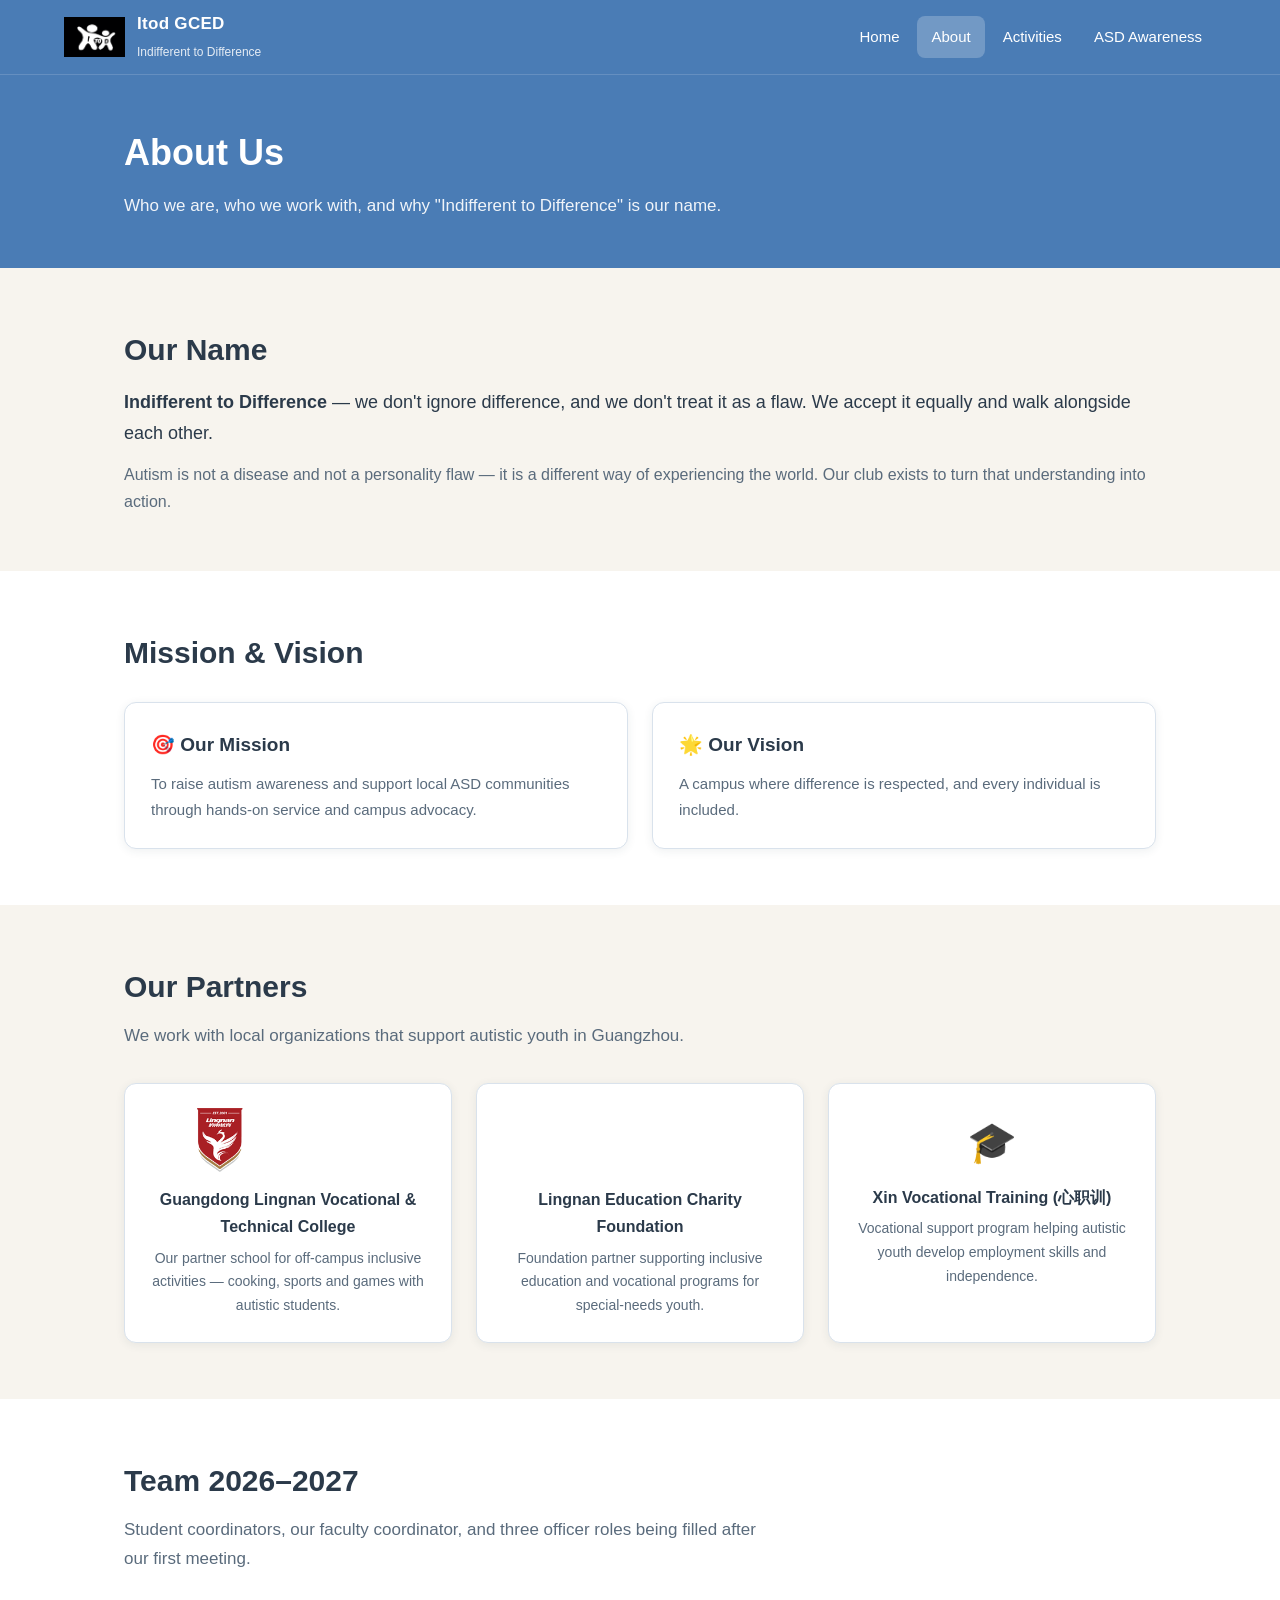
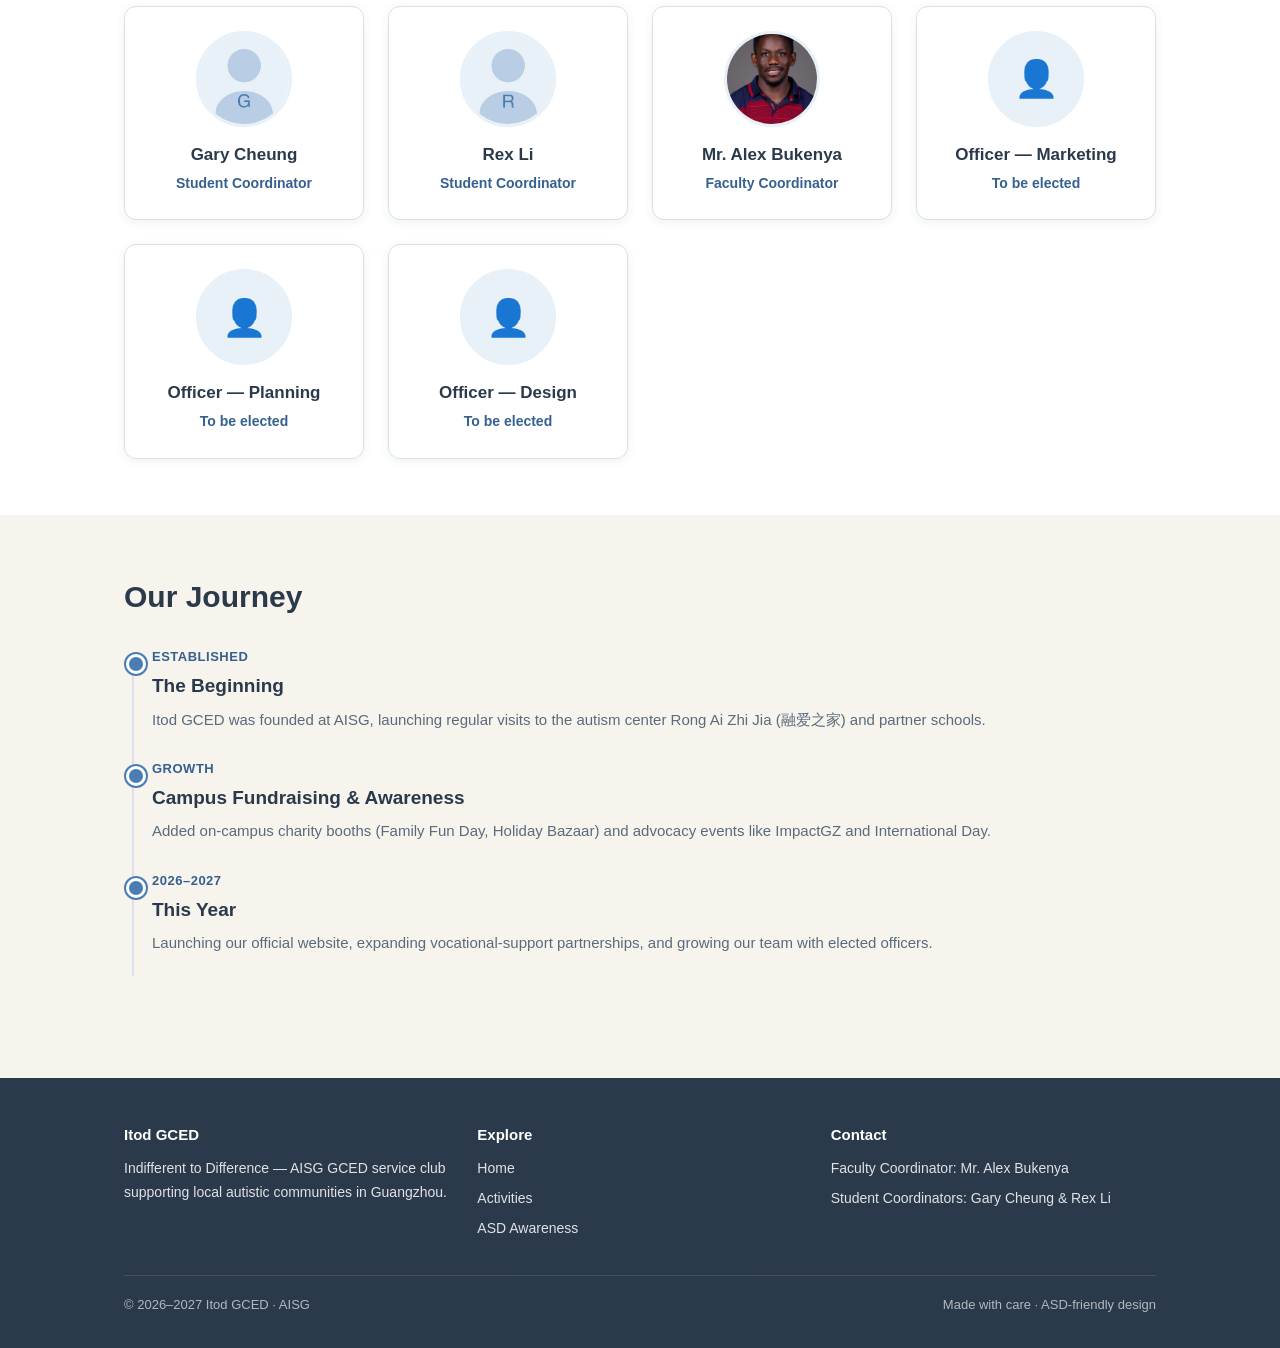
==== about.html @ c2559f8f "Itod GCED website v1.0" ====
<!DOCTYPE html>
<html lang="en">
<head>
  <meta charset="UTF-8">
  <meta name="viewport" content="width=device-width, initial-scale=1.0">
  <title>About Us | Itod GCED — Indifferent to Difference</title>
  <meta name="description" content="Who we are: the mission, partners and team behind Itod GCED, an AISG service club supporting autistic communities in Guangzhou.">
  <link rel="icon" type="image/png" href="img/logo_blue.png">
  <link rel="stylesheet" href="css/style.css">
</head>
<body>

  <header class="site-header">
    <div class="header-inner">
      <a class="brand" href="index.html">
        <img class="brand-logo" src="img/logo_white.png" alt="Itod GCED logo">
        <span>
          <span class="brand-name">Itod GCED</span><br>
          <span class="brand-sub">Indifferent to Difference</span>
        </span>
      </a>
      <button class="nav-toggle" aria-label="Toggle menu" aria-expanded="false">☰</button>
      <nav class="main-nav" aria-label="Main navigation">
        <ul>
          <li><a href="index.html">Home</a></li>
          <li><a href="about.html">About</a></li>
          <li><a href="activities.html">Activities</a></li>
          <li><a href="awareness.html">ASD Awareness</a></li>
        </ul>
      </nav>
    </div>
  </header>

  <main>
    <section class="page-hero">
      <div class="container">
        <h1>About Us</h1>
        <p>Who we are, who we work with, and why "Indifferent to Difference" is our name.</p>
      </div>
    </section>

    <section class="section">
      <div class="container">
        <h2>Our Name</h2>
        <p class="mt-1" style="font-size:18px;"><strong>Indifferent to Difference</strong> — we don't ignore difference, and we don't treat it as a flaw. We accept it equally and walk alongside each other.</p>
        <p class="mt-1" style="color:var(--ink-soft);">Autism is not a disease and not a personality flaw — it is a different way of experiencing the world. Our club exists to turn that understanding into action.</p>
      </div>
    </section>

    <section class="section section-alt">
      <div class="container">
        <h2>Mission &amp; Vision</h2>
        <div class="card-grid mt-2">
          <div class="card">
            <h3>🎯 Our Mission</h3>
            <p>To raise autism awareness and support local ASD communities through hands-on service and campus advocacy.</p>
          </div>
          <div class="card">
            <h3>🌟 Our Vision</h3>
            <p>A campus where difference is respected, and every individual is included.</p>
          </div>
        </div>
      </div>
    </section>

    <section class="section">
      <div class="container">
        <h2>Our Partners</h2>
        <p class="section-intro">We work with local organizations that support autistic youth in Guangzhou.</p>
        <div class="partner-grid">
          <div class="partner">
            <img src="img/lingnan_logo.png" alt="Guangdong Lingnan Vocational and Technical College logo">
            <div class="partner-name">Guangdong Lingnan Vocational &amp; Technical College</div>
            <div class="partner-desc">Our partner school for off-campus inclusive activities — cooking, sports and games with autistic students.</div>
          </div>
          <div class="partner">
            <img src="img/lingnan_foundation_logo.png" alt="Guangdong Lingnan Education Charity Foundation logo">
            <div class="partner-name">Lingnan Education Charity Foundation</div>
            <div class="partner-desc">Foundation partner supporting inclusive education and vocational programs for special-needs youth.</div>
          </div>
          <div class="partner">
            <div style="font-size:40px;margin-bottom:8px;">🎓</div>
            <div class="partner-name">Xin Vocational Training (心职训)</div>
            <div class="partner-desc">Vocational support program helping autistic youth develop employment skills and independence.</div>
          </div>
        </div>
      </div>
    </section>

    <section class="section section-alt">
      <div class="container">
        <h2>Team 2026–2027</h2>
        <p class="section-intro">Student coordinators, our faculty coordinator, and three officer roles being filled after our first meeting.</p>
        <div class="team-grid">
          <div class="team-card">
            <img class="team-avatar" src="img/placeholder_gary.jpg" alt="Gary Cheung">
            <div class="team-name">Gary Cheung</div>
            <div class="team-role">Student Coordinator</div>
          </div>
          <div class="team-card">
            <img class="team-avatar" src="img/placeholder_rex.jpg" alt="Rex Li">
            <div class="team-name">Rex Li</div>
            <div class="team-role">Student Coordinator</div>
          </div>
          <div class="team-card">
            <img class="team-avatar" src="img/alex_bukenya.jpg" alt="Mr. Alex Bukenya">
            <div class="team-name">Mr. Alex Bukenya</div>
            <div class="team-role">Faculty Coordinator</div>
          </div>
          <div class="team-card">
            <div class="team-avatar" style="display:flex;align-items:center;justify-content:center;font-size:36px;color:var(--blue);">👤</div>
            <div class="team-name">Officer — Marketing</div>
            <div class="team-role">To be elected</div>
          </div>
          <div class="team-card">
            <div class="team-avatar" style="display:flex;align-items:center;justify-content:center;font-size:36px;color:var(--blue);">👤</div>
            <div class="team-name">Officer — Planning</div>
            <div class="team-role">To be elected</div>
          </div>
          <div class="team-card">
            <div class="team-avatar" style="display:flex;align-items:center;justify-content:center;font-size:36px;color:var(--blue);">👤</div>
            <div class="team-name">Officer — Design</div>
            <div class="team-role">To be elected</div>
          </div>
        </div>
      </div>
    </section>

    <section class="section">
      <div class="container">
        <h2>Our Journey</h2>
        <ol class="timeline mt-2">
          <li>
            <div class="event-date">Established</div>
            <div class="event-name">The Beginning</div>
            <div class="event-desc">Itod GCED was founded at AISG, launching regular visits to the autism center Rong Ai Zhi Jia (融爱之家) and partner schools.</div>
          </li>
          <li>
            <div class="event-date">Growth</div>
            <div class="event-name">Campus Fundraising &amp; Awareness</div>
            <div class="event-desc">Added on-campus charity booths (Family Fun Day, Holiday Bazaar) and advocacy events like ImpactGZ and International Day.</div>
          </li>
          <li>
            <div class="event-date">2026–2027</div>
            <div class="event-name">This Year</div>
            <div class="event-desc">Launching our official website, expanding vocational-support partnerships, and growing our team with elected officers.</div>
          </li>
        </ol>
      </div>
    </section>
  </main>

  <footer class="site-footer">
    <div class="container">
      <div class="footer-grid">
        <div>
          <h4>Itod GCED</h4>
          <p style="font-size:14px;">Indifferent to Difference — AISG GCED service club supporting local autistic communities in Guangzhou.</p>
        </div>
        <div>
          <h4>Explore</h4>
          <ul>
            <li><a href="index.html">Home</a></li>
            <li><a href="activities.html">Activities</a></li>
            <li><a href="awareness.html">ASD Awareness</a></li>
          </ul>
        </div>
        <div>
          <h4>Contact</h4>
          <ul>
            <li>Faculty Coordinator: Mr. Alex Bukenya</li>
            <li>Student Coordinators: Gary Cheung &amp; Rex Li</li>
          </ul>
        </div>
      </div>
      <div class="footer-bottom">
        <span>© 2026–2027 Itod GCED · AISG</span>
        <span>Made with care · ASD-friendly design</span>
      </div>
    </div>
  </footer>

  <script src="js/main.js"></script>
</body>
</html>
---- css/style.css ----
/* ============================================
   Itod GCED — Indifferent to Difference
   ASD-friendly design system
   - Low-saturation warm blue + off-white
   - No flashing animations, no autoplay
   - Sans-serif, generous line-height, ≥14px text
   - WCAG AA contrast
   ============================================ */

:root {
  --blue: #4A7CB5;          /* primary warm blue */
  --blue-dark: #35608F;     /* hover / dark accents */
  --blue-soft: #E8F0F8;     /* soft blue tint */
  --cream: #F7F4EE;         /* off-white background */
  --ink: #2B3A4A;           /* main text */
  --ink-soft: #5A6B7C;      /* secondary text */
  --white: #FFFFFF;
  --gold: #E8C87E;          /* accent (sparingly) */
  --line: #D9E2EC;          /* borders */
  --radius: 12px;
  --shadow: 0 2px 10px rgba(43, 58, 74, 0.08);
  --font: "Inter", -apple-system, BlinkMacSystemFont, "Segoe UI",
          "Helvetica Neue", "PingFang SC", "Microsoft YaHei", sans-serif;
}

* { margin: 0; padding: 0; box-sizing: border-box; }

html { scroll-behavior: smooth; }

body {
  font-family: var(--font);
  font-size: 16px;
  line-height: 1.7;
  color: var(--ink);
  background: var(--cream);
  -webkit-font-smoothing: antialiased;
}

img { max-width: 100%; height: auto; display: block; }

a { color: var(--blue-dark); text-decoration: none; }
a:hover { text-decoration: underline; }

/* ---------- Layout ---------- */
.container { max-width: 1080px; margin: 0 auto; padding: 0 24px; }

/* ---------- Header ---------- */
.site-header {
  background: var(--blue);
  color: var(--white);
  position: sticky;
  top: 0;
  z-index: 100;
  box-shadow: 0 1px 0 rgba(255,255,255,0.15);
}

.header-inner {
  display: flex;
  align-items: center;
  justify-content: space-between;
  padding: 10px 24px;
  max-width: 1200px;
  margin: 0 auto;
  gap: 16px;
}

.brand {
  display: flex;
  align-items: center;
  gap: 12px;
  color: var(--white);
  text-decoration: none;
  min-width: 0;
}
.brand:hover { text-decoration: none; }

.brand-logo { height: 40px; width: auto; }
.brand-name { font-weight: 700; font-size: 17px; letter-spacing: 0.3px; line-height: 1.2; }
.brand-sub { font-size: 12px; opacity: 0.85; font-weight: 400; }

.main-nav ul {
  display: flex;
  list-style: none;
  gap: 4px;
}
.main-nav a {
  display: block;
  padding: 8px 14px;
  color: var(--white);
  border-radius: 8px;
  font-size: 15px;
  font-weight: 500;
  text-decoration: none;
  transition: background 0.2s;
}
.main-nav a:hover { background: rgba(255,255,255,0.15); text-decoration: none; }
.main-nav a.active { background: rgba(255,255,255,0.22); }

/* Mobile nav */
.nav-toggle {
  display: none;
  background: none;
  border: 2px solid rgba(255,255,255,0.6);
  color: var(--white);
  font-size: 20px;
  padding: 4px 12px;
  border-radius: 8px;
  cursor: pointer;
}

@media (max-width: 820px) {
  .nav-toggle { display: block; }
  .main-nav {
    display: none;
    position: absolute;
    top: 100%;
    left: 0;
    right: 0;
    background: var(--blue);
    padding: 8px 16px 16px;
    box-shadow: 0 8px 16px rgba(0,0,0,0.15);
  }
  .main-nav.open { display: block; }
  .main-nav ul { flex-direction: column; gap: 2px; }
  .main-nav a { padding: 12px 14px; font-size: 16px; }
}

/* ---------- Hero ---------- */
.hero {
  position: relative;
  color: var(--white);
  overflow: hidden;
  min-height: 420px;
  display: flex;
  align-items: center;
}
.hero-bg {
  position: absolute;
  inset: 0;
  background-size: cover;
  background-position: center;
  filter: brightness(0.55) saturate(0.9);
}
.hero-content {
  position: relative;
  z-index: 2;
  padding: 80px 0;
  max-width: 720px;
}
.hero h1 {
  font-size: 44px;
  line-height: 1.15;
  margin-bottom: 14px;
  font-weight: 800;
}
.hero p.lead {
  font-size: 19px;
  opacity: 0.95;
  margin-bottom: 26px;
  max-width: 560px;
}
.hero-actions { display: flex; gap: 14px; flex-wrap: wrap; }

.btn {
  display: inline-block;
  padding: 12px 24px;
  border-radius: 10px;
  font-size: 16px;
  font-weight: 600;
  border: none;
  cursor: pointer;
  text-decoration: none;
  transition: background 0.2s;
}
.btn:hover { text-decoration: none; }
.btn-light { background: var(--white); color: var(--blue-dark); }
.btn-light:hover { background: var(--blue-soft); }
.btn-outline { background: transparent; color: var(--white); border: 2px solid var(--white); }
.btn-outline:hover { background: rgba(255,255,255,0.15); }
.btn-blue { background: var(--blue); color: var(--white); }
.btn-blue:hover { background: var(--blue-dark); }

@media (max-width: 700px) {
  .hero h1 { font-size: 32px; }
  .hero-content { padding: 56px 0; }
  .hero { min-height: 360px; }
}

/* ---------- Sections ---------- */
.section { padding: 56px 0; }
.section-alt { background: var(--white); }
.section h2 {
  font-size: 30px;
  margin-bottom: 10px;
  font-weight: 700;
  color: var(--ink);
}
.section .section-intro {
  color: var(--ink-soft);
  max-width: 640px;
  margin-bottom: 32px;
  font-size: 17px;
}
.section-head { margin-bottom: 28px; }

/* ---------- Cards ---------- */
.card-grid {
  display: grid;
  grid-template-columns: repeat(auto-fit, minmax(260px, 1fr));
  gap: 24px;
}
.card {
  background: var(--white);
  border: 1px solid var(--line);
  border-radius: var(--radius);
  padding: 26px;
  box-shadow: var(--shadow);
}
.card h3 { font-size: 19px; margin-bottom: 10px; color: var(--ink); }
.card p { color: var(--ink-soft); font-size: 15px; }
.card-icon { font-size: 30px; margin-bottom: 12px; }

/* ---------- Timeline (events) ---------- */
.timeline { list-style: none; position: relative; padding-left: 28px; }
.timeline::before {
  content: "";
  position: absolute;
  left: 8px;
  top: 6px;
  bottom: 6px;
  width: 2px;
  background: var(--line);
}
.timeline li { position: relative; padding-bottom: 26px; }
.timeline li::before {
  content: "";
  position: absolute;
  left: -26px;
  top: 8px;
  width: 14px;
  height: 14px;
  border-radius: 50%;
  background: var(--blue);
  border: 3px solid var(--white);
  box-shadow: 0 0 0 2px var(--blue);
}
.timeline .event-date { font-size: 13px; font-weight: 700; color: var(--blue-dark); text-transform: uppercase; letter-spacing: 0.5px; }
.timeline .event-name { font-size: 19px; font-weight: 700; margin: 2px 0 4px; }
.timeline .event-meta { font-size: 14px; color: var(--ink-soft); margin-bottom: 4px; }
.timeline .event-desc { font-size: 15px; color: var(--ink-soft); }

/* ---------- Value pillars ---------- */
.pillar { text-align: center; }
.pillar .card-icon { font-size: 36px; }

/* ---------- Partners ---------- */
.partner-grid {
  display: grid;
  grid-template-columns: repeat(auto-fit, minmax(240px, 1fr));
  gap: 24px;
}
.partner {
  background: var(--white);
  border: 1px solid var(--line);
  border-radius: var(--radius);
  padding: 24px;
  text-align: center;
  box-shadow: var(--shadow);
}
.partner img {
  max-height: 64px;
  margin: 0 auto 14px;
  object-fit: contain;
}
.partner .partner-name { font-weight: 700; font-size: 16px; }
.partner .partner-desc { font-size: 14px; color: var(--ink-soft); margin-top: 6px; }

/* ---------- Team ---------- */
.team-grid {
  display: grid;
  grid-template-columns: repeat(auto-fit, minmax(200px, 1fr));
  gap: 24px;
}
.team-card {
  background: var(--white);
  border: 1px solid var(--line);
  border-radius: var(--radius);
  padding: 24px;
  text-align: center;
  box-shadow: var(--shadow);
}
.team-avatar {
  width: 96px;
  height: 96px;
  border-radius: 50%;
  margin: 0 auto 14px;
  object-fit: cover;
  background: var(--blue-soft);
  border: 3px solid var(--blue-soft);
}
.team-name { font-weight: 700; font-size: 17px; }
.team-role { font-size: 14px; color: var(--blue-dark); font-weight: 600; margin-top: 2px; }
.team-desc { font-size: 13px; color: var(--ink-soft); margin-top: 6px; }

/* ---------- Awareness ---------- */
.principle-list { list-style: none; display: grid; gap: 18px; }
.principle {
  display: flex;
  gap: 18px;
  background: var(--white);
  border: 1px solid var(--line);
  border-radius: var(--radius);
  padding: 22px 24px;
  box-shadow: var(--shadow);
}
.principle .p-icon { font-size: 30px; flex-shrink: 0; }
.principle h3 { font-size: 17px; margin-bottom: 4px; }
.principle p { font-size: 15px; color: var(--ink-soft); }

.myth-box {
  background: var(--blue-soft);
  border-left: 4px solid var(--blue);
  border-radius: 8px;
  padding: 18px 22px;
  margin-bottom: 16px;
}
.myth-box .myth { font-weight: 700; color: var(--blue-dark); }
.myth-box .fact { margin-top: 4px; }

.quote-block {
  background: var(--blue);
  color: var(--white);
  border-radius: var(--radius);
  padding: 36px;
  text-align: center;
  margin: 40px 0;
}
.quote-block p { font-size: 20px; font-style: italic; line-height: 1.6; }
.quote-block cite { display: block; margin-top: 12px; font-style: normal; opacity: 0.85; font-size: 14px; }

/* ---------- Photo gallery ---------- */
.gallery {
  display: grid;
  grid-template-columns: repeat(auto-fill, minmax(240px, 1fr));
  gap: 16px;
}
.gallery figure {
  background: var(--white);
  border: 1px solid var(--line);
  border-radius: var(--radius);
  overflow: hidden;
  box-shadow: var(--shadow);
}
.gallery img { aspect-ratio: 4/3; object-fit: cover; width: 100%; }
.gallery figcaption { padding: 10px 14px; font-size: 13px; color: var(--ink-soft); }

/* ---------- Footer ---------- */
.site-footer {
  background: var(--ink);
  color: rgba(255,255,255,0.85);
  padding: 44px 0 32px;
  margin-top: 40px;
}
.footer-grid {
  display: grid;
  grid-template-columns: repeat(auto-fit, minmax(220px, 1fr));
  gap: 28px;
  margin-bottom: 28px;
}
.site-footer h4 { color: var(--white); font-size: 15px; margin-bottom: 10px; }
.site-footer ul { list-style: none; }
.site-footer li { margin-bottom: 6px; font-size: 14px; }
.site-footer a { color: rgba(255,255,255,0.85); }
.site-footer a:hover { color: var(--white); }
.footer-bottom {
  border-top: 1px solid rgba(255,255,255,0.15);
  padding-top: 18px;
  font-size: 13px;
  opacity: 0.75;
  display: flex;
  justify-content: space-between;
  flex-wrap: wrap;
  gap: 8px;
}

/* ---------- Page hero (inner pages) ---------- */
.page-hero {
  background: var(--blue);
  color: var(--white);
  padding: 48px 0;
}
.page-hero h1 { font-size: 36px; margin-bottom: 8px; }
.page-hero p { opacity: 0.92; font-size: 17px; max-width: 640px; }

/* ---------- Utility ---------- */
.text-center { text-align: center; }
.mt-1 { margin-top: 12px; } .mt-2 { margin-top: 24px; } .mt-3 { margin-top: 40px; }
.mb-1 { margin-bottom: 12px; } .mb-2 { margin-bottom: 24px; } .mb-3 { margin-bottom: 40px; }
.hidden { display: none; }

/* Print-friendly */
@media print {
  .site-header, .site-footer, .hero-actions { display: none; }
  body { background: white; }
}
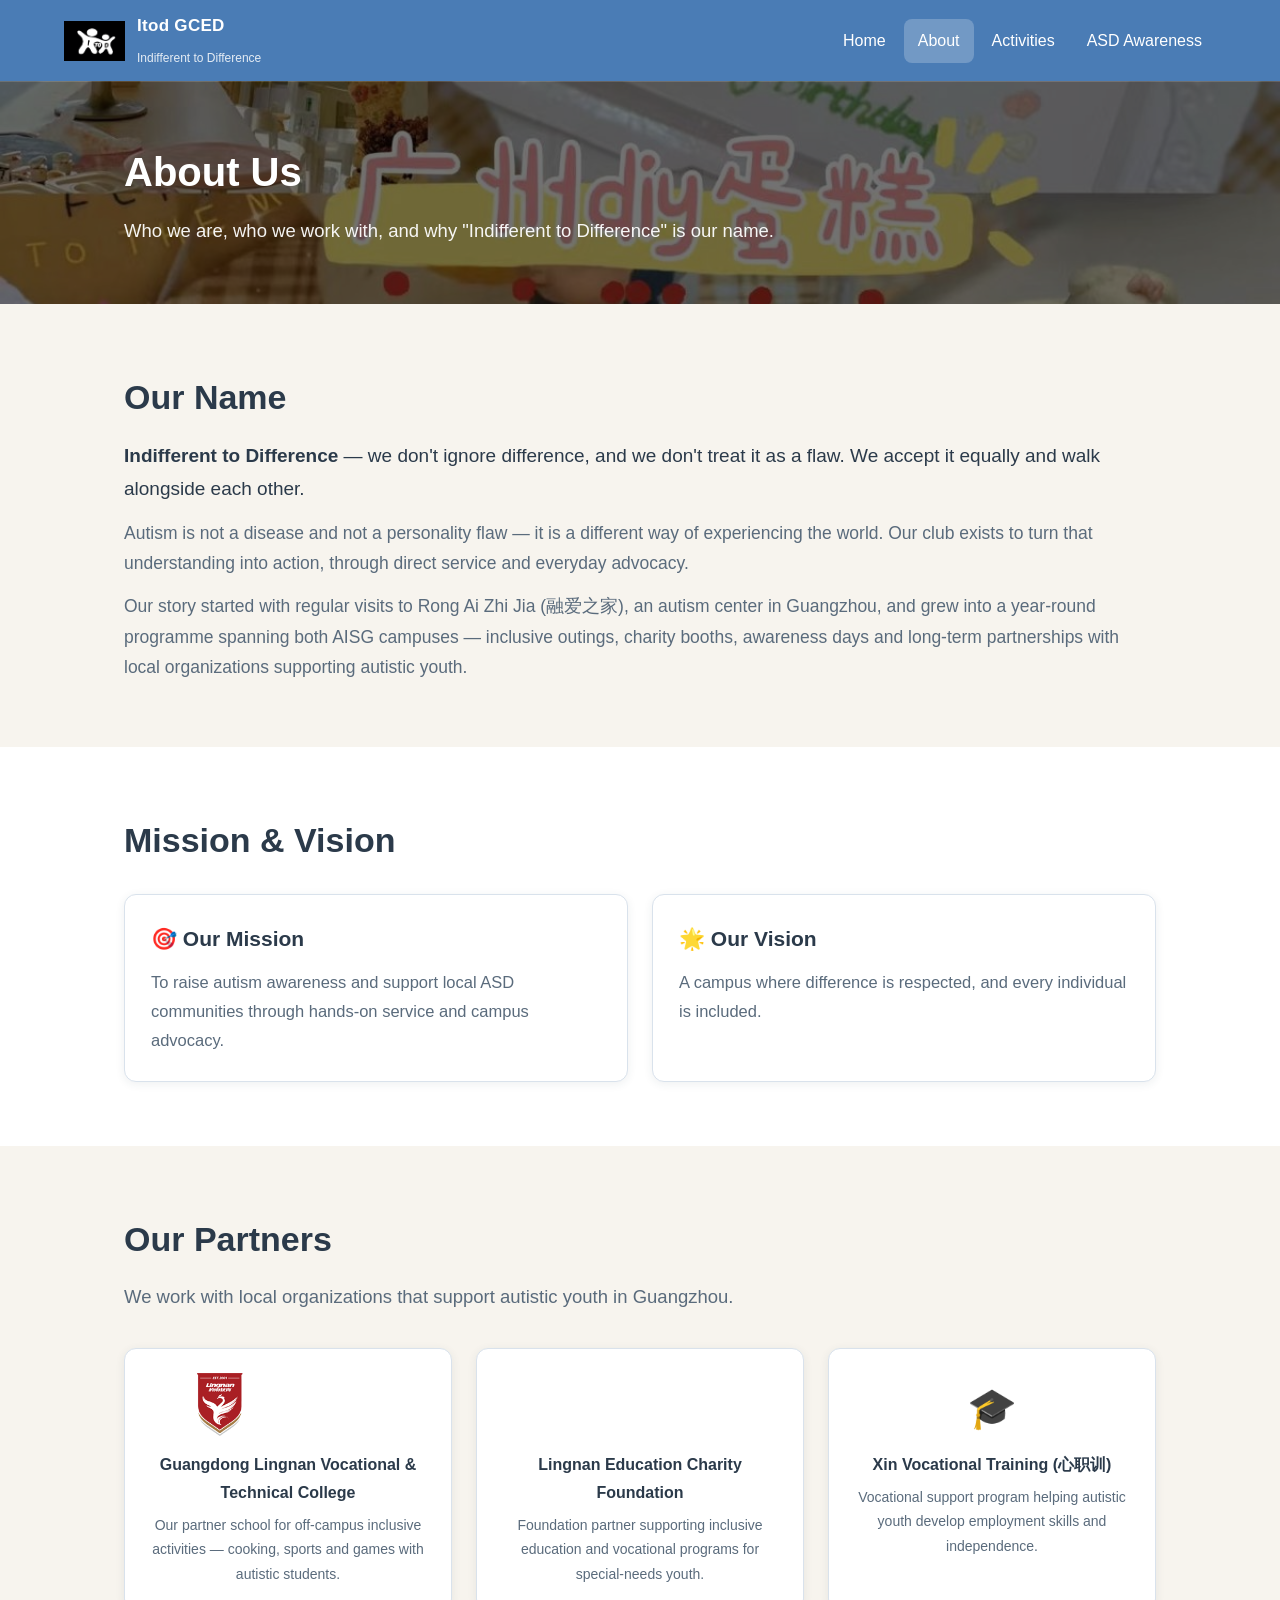
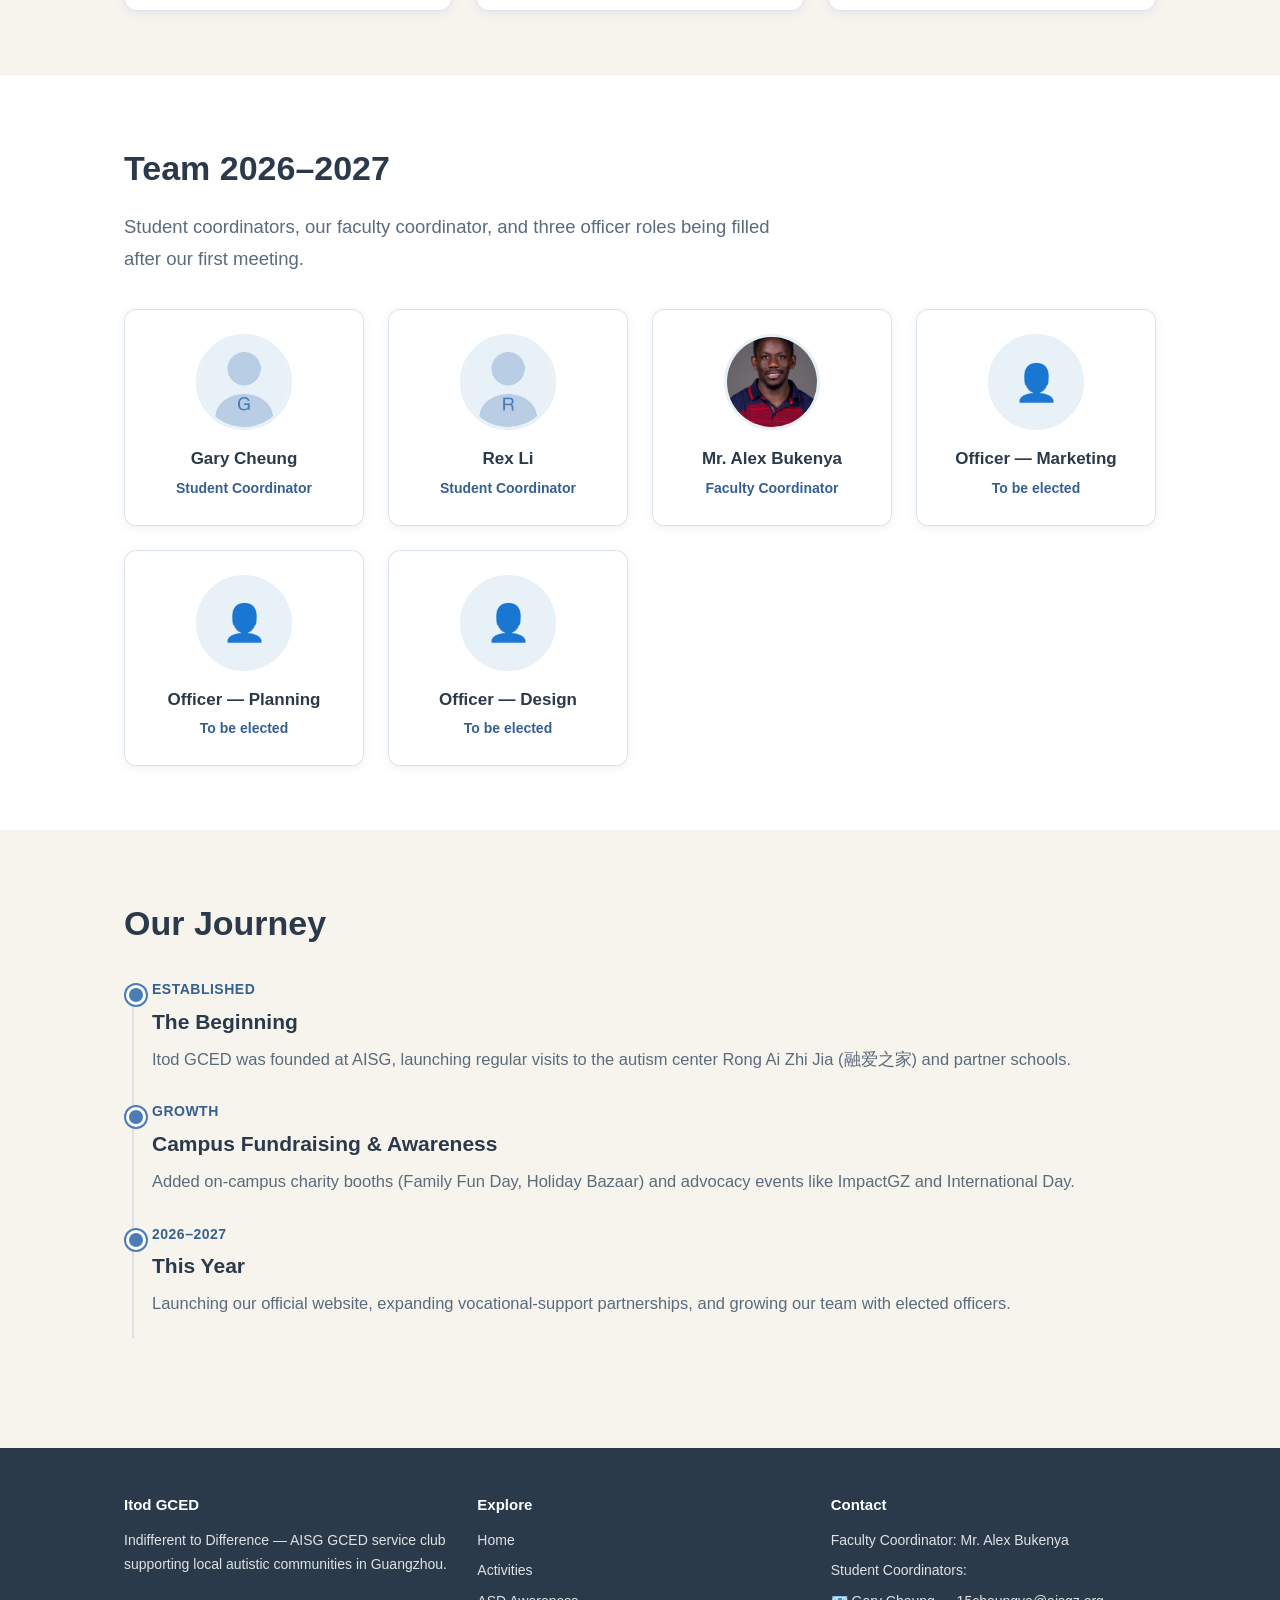
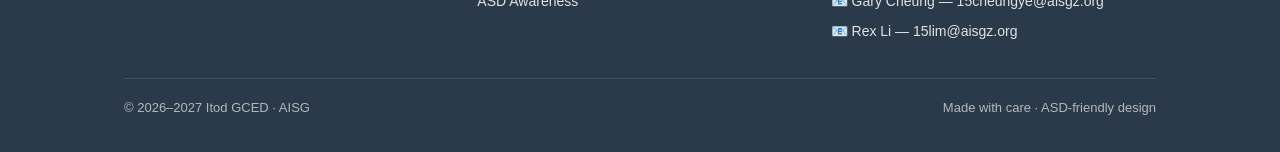
==== commit 3751eda2: "v1.1 redesign: photo backgrounds, longer homepage, campus highlights, 15-photo gallery, bigger fonts" ====
--- a/about.html
+++ b/about.html
@@ -33,6 +33,7 @@
 
   <main>
     <section class="page-hero">
+      <div class="photo-bg" style="background-image:url('img/image3.jpg');"></div>
       <div class="container">
         <h1>About Us</h1>
         <p>Who we are, who we work with, and why "Indifferent to Difference" is our name.</p>
@@ -42,8 +43,9 @@
     <section class="section">
       <div class="container">
         <h2>Our Name</h2>
-        <p class="mt-1" style="font-size:18px;"><strong>Indifferent to Difference</strong> — we don't ignore difference, and we don't treat it as a flaw. We accept it equally and walk alongside each other.</p>
-        <p class="mt-1" style="color:var(--ink-soft);">Autism is not a disease and not a personality flaw — it is a different way of experiencing the world. Our club exists to turn that understanding into action.</p>
+        <p class="mt-1" style="font-size:19px;"><strong>Indifferent to Difference</strong> — we don't ignore difference, and we don't treat it as a flaw. We accept it equally and walk alongside each other.</p>
+        <p class="mt-1" style="color:var(--ink-soft);">Autism is not a disease and not a personality flaw — it is a different way of experiencing the world. Our club exists to turn that understanding into action, through direct service and everyday advocacy.</p>
+        <p class="mt-1" style="color:var(--ink-soft);">Our story started with regular visits to Rong Ai Zhi Jia (融爱之家), an autism center in Guangzhou, and grew into a year-round programme spanning both AISG campuses — inclusive outings, charity booths, awareness days and long-term partnerships with local organizations supporting autistic youth.</p>
       </div>
     </section>
 
@@ -167,9 +169,11 @@
         </div>
         <div>
           <h4>Contact</h4>
-          <ul>
+          <ul class="contact-list">
             <li>Faculty Coordinator: Mr. Alex Bukenya</li>
-            <li>Student Coordinators: Gary Cheung &amp; Rex Li</li>
+            <li>Student Coordinators:</li>
+            <li>📧 <a href="mailto:15cheungye@aisgz.org">Gary Cheung — 15cheungye@aisgz.org</a></li>
+            <li>📧 <a href="mailto:15lim@aisgz.org">Rex Li — 15lim@aisgz.org</a></li>
           </ul>
         </div>
       </div>
--- a/css/style.css
+++ b/css/style.css
@@ -29,8 +29,8 @@
 
 body {
   font-family: var(--font);
-  font-size: 16px;
-  line-height: 1.7;
+  font-size: 17.5px;
+  line-height: 1.75;
   color: var(--ink);
   background: var(--cream);
   -webkit-font-smoothing: antialiased;
@@ -88,7 +88,7 @@
   padding: 8px 14px;
   color: var(--white);
   border-radius: 8px;
-  font-size: 15px;
+  font-size: 16px;
   font-weight: 500;
   text-decoration: none;
   transition: background 0.2s;
@@ -130,7 +130,7 @@
   position: relative;
   color: var(--white);
   overflow: hidden;
-  min-height: 420px;
+  min-height: 460px;
   display: flex;
   align-items: center;
 }
@@ -139,7 +139,13 @@
   inset: 0;
   background-size: cover;
   background-position: center;
-  filter: brightness(0.55) saturate(0.9);
+  filter: brightness(0.5) saturate(0.9);
+}
+.hero-bg::after {
+  content: "";
+  position: absolute;
+  inset: 0;
+  background: linear-gradient(180deg, rgba(43,58,74,0.25) 0%, rgba(43,58,74,0.55) 100%);
 }
 .hero-content {
   position: relative;
@@ -148,24 +154,24 @@
   max-width: 720px;
 }
 .hero h1 {
-  font-size: 44px;
-  line-height: 1.15;
-  margin-bottom: 14px;
+  font-size: 52px;
+  line-height: 1.12;
+  margin-bottom: 16px;
   font-weight: 800;
 }
 .hero p.lead {
-  font-size: 19px;
-  opacity: 0.95;
-  margin-bottom: 26px;
-  max-width: 560px;
+  font-size: 21px;
+  opacity: 0.96;
+  margin-bottom: 28px;
+  max-width: 580px;
 }
 .hero-actions { display: flex; gap: 14px; flex-wrap: wrap; }
 
 .btn {
   display: inline-block;
-  padding: 12px 24px;
+  padding: 13px 26px;
   border-radius: 10px;
-  font-size: 16px;
+  font-size: 17px;
   font-weight: 600;
   border: none;
   cursor: pointer;
@@ -181,27 +187,27 @@
 .btn-blue:hover { background: var(--blue-dark); }
 
 @media (max-width: 700px) {
-  .hero h1 { font-size: 32px; }
+  .hero h1 { font-size: 36px; }
   .hero-content { padding: 56px 0; }
-  .hero { min-height: 360px; }
+  .hero { min-height: 400px; }
 }
 
 /* ---------- Sections ---------- */
-.section { padding: 56px 0; }
+.section { padding: 64px 0; }
 .section-alt { background: var(--white); }
 .section h2 {
-  font-size: 30px;
-  margin-bottom: 10px;
+  font-size: 34px;
+  margin-bottom: 12px;
   font-weight: 700;
   color: var(--ink);
 }
 .section .section-intro {
   color: var(--ink-soft);
-  max-width: 640px;
-  margin-bottom: 32px;
-  font-size: 17px;
-}
-.section-head { margin-bottom: 28px; }
+  max-width: 660px;
+  margin-bottom: 34px;
+  font-size: 18.5px;
+}
+.section-head { margin-bottom: 30px; }
 
 /* ---------- Cards ---------- */
 .card-grid {
@@ -216,9 +222,9 @@
   padding: 26px;
   box-shadow: var(--shadow);
 }
-.card h3 { font-size: 19px; margin-bottom: 10px; color: var(--ink); }
-.card p { color: var(--ink-soft); font-size: 15px; }
-.card-icon { font-size: 30px; margin-bottom: 12px; }
+.card h3 { font-size: 21px; margin-bottom: 10px; color: var(--ink); }
+.card p { color: var(--ink-soft); font-size: 16.5px; }
+.card-icon { font-size: 32px; margin-bottom: 12px; }
 
 /* ---------- Timeline (events) ---------- */
 .timeline { list-style: none; position: relative; padding-left: 28px; }
@@ -244,10 +250,10 @@
   border: 3px solid var(--white);
   box-shadow: 0 0 0 2px var(--blue);
 }
-.timeline .event-date { font-size: 13px; font-weight: 700; color: var(--blue-dark); text-transform: uppercase; letter-spacing: 0.5px; }
-.timeline .event-name { font-size: 19px; font-weight: 700; margin: 2px 0 4px; }
-.timeline .event-meta { font-size: 14px; color: var(--ink-soft); margin-bottom: 4px; }
-.timeline .event-desc { font-size: 15px; color: var(--ink-soft); }
+.timeline .event-date { font-size: 14px; font-weight: 700; color: var(--blue-dark); text-transform: uppercase; letter-spacing: 0.5px; }
+.timeline .event-name { font-size: 21px; font-weight: 700; margin: 2px 0 4px; }
+.timeline .event-meta { font-size: 15.5px; color: var(--ink-soft); margin-bottom: 4px; }
+.timeline .event-desc { font-size: 16.5px; color: var(--ink-soft); }
 
 /* ---------- Value pillars ---------- */
 .pillar { text-align: center; }
@@ -335,13 +341,13 @@
   text-align: center;
   margin: 40px 0;
 }
-.quote-block p { font-size: 20px; font-style: italic; line-height: 1.6; }
-.quote-block cite { display: block; margin-top: 12px; font-style: normal; opacity: 0.85; font-size: 14px; }
+.quote-block p { font-size: 22px; font-style: italic; line-height: 1.6; }
+.quote-block cite { display: block; margin-top: 12px; font-style: normal; opacity: 0.85; font-size: 15px; }
 
 /* ---------- Photo gallery ---------- */
 .gallery {
   display: grid;
-  grid-template-columns: repeat(auto-fill, minmax(240px, 1fr));
+  grid-template-columns: repeat(auto-fill, minmax(250px, 1fr));
   gap: 16px;
 }
 .gallery figure {
@@ -352,7 +358,133 @@
   box-shadow: var(--shadow);
 }
 .gallery img { aspect-ratio: 4/3; object-fit: cover; width: 100%; }
-.gallery figcaption { padding: 10px 14px; font-size: 13px; color: var(--ink-soft); }
+.gallery figcaption { padding: 10px 14px; font-size: 14px; color: var(--ink-soft); }
+
+/* ---------- Photo background sections ---------- */
+.photo-section {
+  position: relative;
+  color: var(--white);
+  overflow: hidden;
+}
+.photo-section > .photo-bg {
+  position: absolute;
+  inset: 0;
+  background-size: cover;
+  background-position: center;
+  filter: brightness(0.42) saturate(0.85);
+  z-index: 0;
+}
+.photo-section > .container { position: relative; z-index: 1; }
+.photo-section h2 { color: var(--white); }
+.photo-section p, .photo-section li { color: rgba(255,255,255,0.92); }
+.photo-section .section-intro { color: rgba(255,255,255,0.85); }
+
+/* ---------- Stats strip ---------- */
+.stats-grid {
+  display: grid;
+  grid-template-columns: repeat(auto-fit, minmax(180px, 1fr));
+  gap: 20px;
+  text-align: center;
+}
+.stat { padding: 8px; }
+.stat .stat-num {
+  font-size: 40px;
+  font-weight: 800;
+  color: var(--blue-dark);
+  line-height: 1.1;
+}
+.stat .stat-label { font-size: 15.5px; color: var(--ink-soft); margin-top: 4px; }
+
+/* ---------- Campus highlights ---------- */
+.campus-grid {
+  display: grid;
+  grid-template-columns: repeat(auto-fit, minmax(300px, 1fr));
+  gap: 24px;
+}
+.campus-card {
+  background: var(--white);
+  border: 1px solid var(--line);
+  border-radius: var(--radius);
+  overflow: hidden;
+  box-shadow: var(--shadow);
+}
+.campus-card .campus-photo {
+  aspect-ratio: 16/10;
+  object-fit: cover;
+  width: 100%;
+}
+.campus-card .campus-placeholder {
+  aspect-ratio: 16/10;
+  display: flex;
+  flex-direction: column;
+  align-items: center;
+  justify-content: center;
+  gap: 8px;
+  background: linear-gradient(135deg, var(--blue-soft), #DCE9F5);
+  color: var(--blue-dark);
+  font-size: 30px;
+}
+.campus-card .campus-placeholder small { font-size: 14px; color: var(--ink-soft); }
+.campus-card .campus-body { padding: 18px 22px 22px; }
+.campus-card .campus-name { font-size: 19px; font-weight: 700; }
+.campus-card .campus-tag {
+  display: inline-block;
+  font-size: 12.5px;
+  font-weight: 700;
+  color: var(--blue-dark);
+  background: var(--blue-soft);
+  border-radius: 20px;
+  padding: 3px 12px;
+  margin-bottom: 8px;
+  letter-spacing: 0.4px;
+  text-transform: uppercase;
+}
+.campus-card .campus-desc { font-size: 15.5px; color: var(--ink-soft); margin-top: 6px; }
+
+/* ---------- Past event cards ---------- */
+.past-grid {
+  display: grid;
+  grid-template-columns: repeat(auto-fit, minmax(260px, 1fr));
+  gap: 24px;
+}
+.past-card {
+  background: var(--white);
+  border: 1px solid var(--line);
+  border-radius: var(--radius);
+  overflow: hidden;
+  box-shadow: var(--shadow);
+}
+.past-card img { aspect-ratio: 16/10; object-fit: cover; width: 100%; }
+.past-card .past-body { padding: 16px 20px 20px; }
+.past-card .past-year { font-size: 12.5px; font-weight: 700; color: var(--blue-dark); text-transform: uppercase; letter-spacing: 0.5px; }
+.past-card .past-name { font-size: 18.5px; font-weight: 700; margin: 2px 0 6px; }
+.past-card .past-desc { font-size: 15px; color: var(--ink-soft); }
+
+/* ---------- How we serve ---------- */
+.how-grid {
+  display: grid;
+  grid-template-columns: repeat(auto-fit, minmax(240px, 1fr));
+  gap: 20px;
+}
+.how-item {
+  display: flex;
+  gap: 16px;
+  align-items: flex-start;
+  background: var(--white);
+  border: 1px solid var(--line);
+  border-radius: var(--radius);
+  padding: 22px 24px;
+  box-shadow: var(--shadow);
+}
+.how-item .how-icon { font-size: 28px; flex-shrink: 0; }
+.how-item h3 { font-size: 18px; margin-bottom: 4px; }
+.how-item p { font-size: 15.5px; color: var(--ink-soft); }
+
+/* ---------- Contact emails ---------- */
+.contact-list { list-style: none; }
+.contact-list li { margin-bottom: 8px; font-size: 15px; }
+.contact-list a { color: rgba(255,255,255,0.9); }
+.contact-list a:hover { color: var(--white); }
 
 /* ---------- Footer ---------- */
 .site-footer {
@@ -385,12 +517,22 @@
 
 /* ---------- Page hero (inner pages) ---------- */
 .page-hero {
-  background: var(--blue);
-  color: var(--white);
-  padding: 48px 0;
-}
-.page-hero h1 { font-size: 36px; margin-bottom: 8px; }
-.page-hero p { opacity: 0.92; font-size: 17px; max-width: 640px; }
+  position: relative;
+  color: var(--white);
+  padding: 56px 0;
+  overflow: hidden;
+}
+.page-hero > .photo-bg {
+  position: absolute;
+  inset: 0;
+  background-size: cover;
+  background-position: center;
+  filter: brightness(0.45) saturate(0.85);
+  z-index: 0;
+}
+.page-hero .container { position: relative; z-index: 1; }
+.page-hero h1 { font-size: 40px; margin-bottom: 8px; }
+.page-hero p { opacity: 0.94; font-size: 18.5px; max-width: 660px; }
 
 /* ---------- Utility ---------- */
 .text-center { text-align: center; }
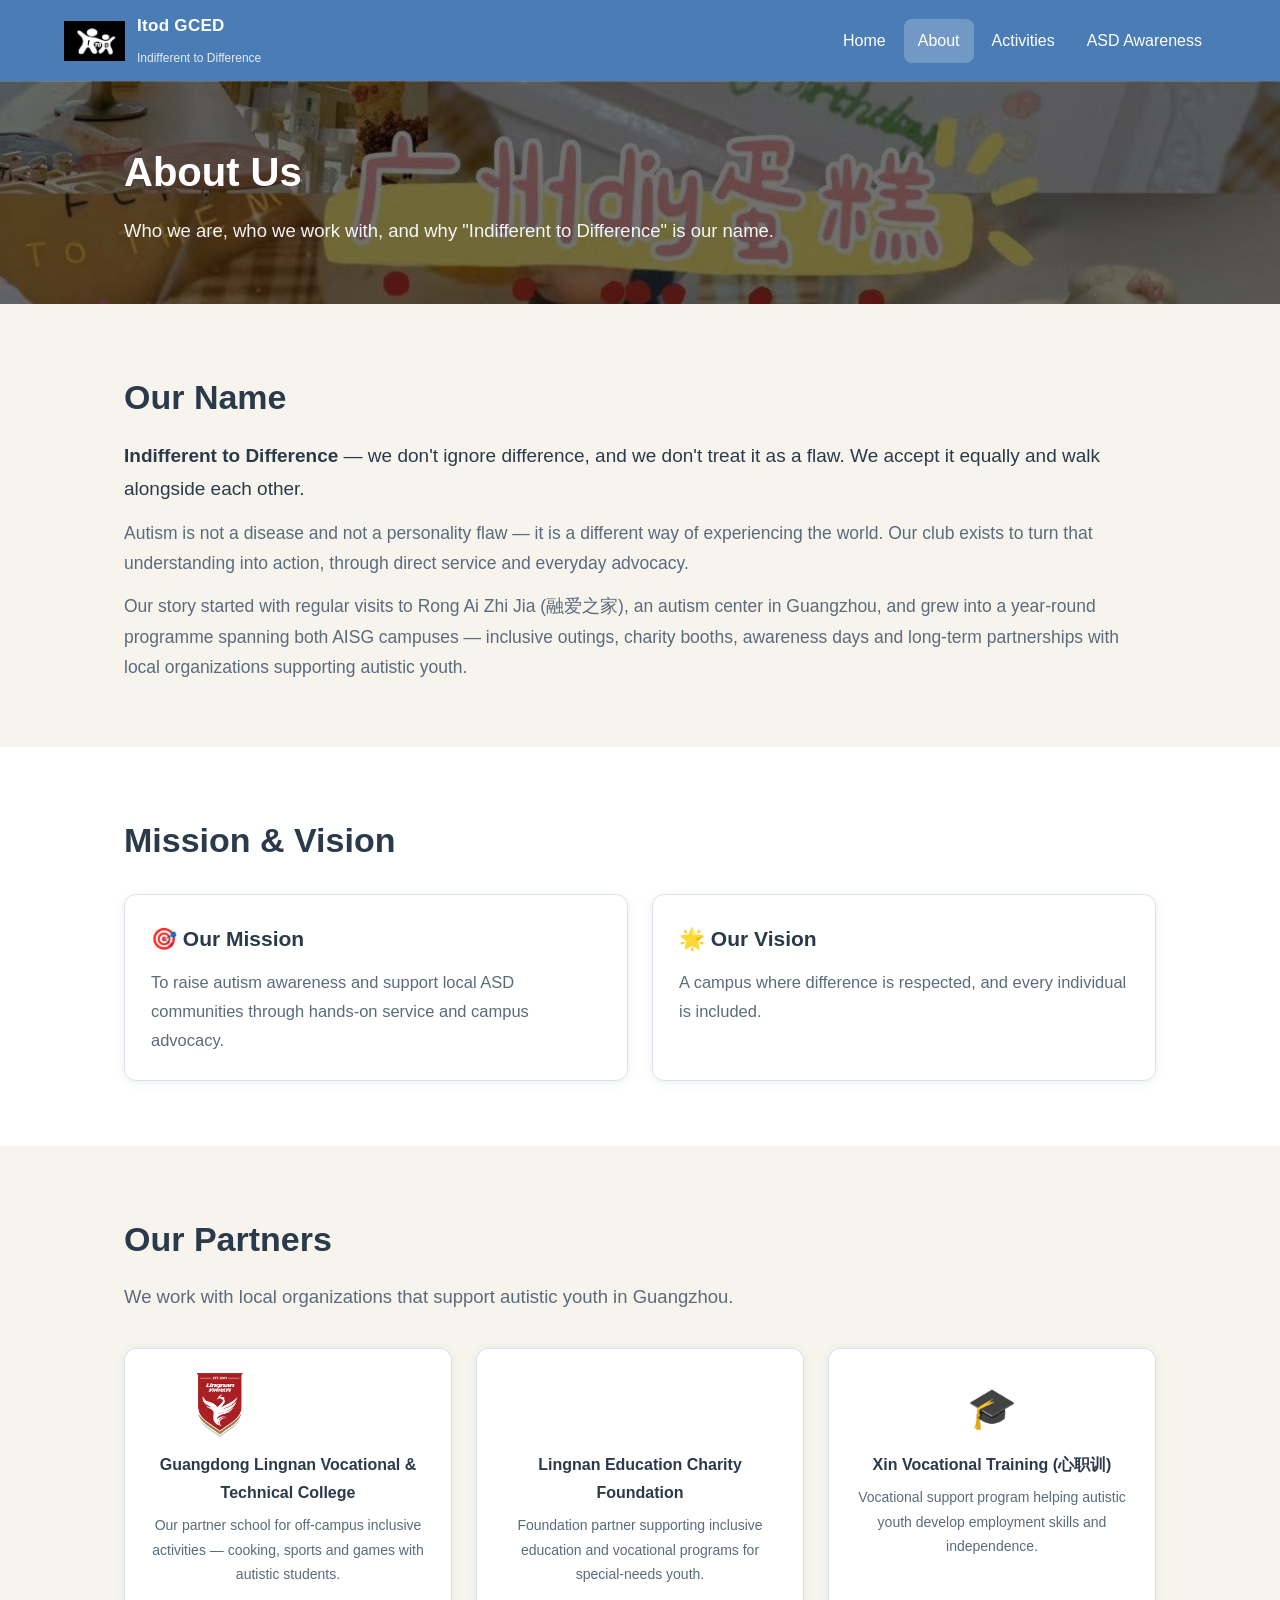
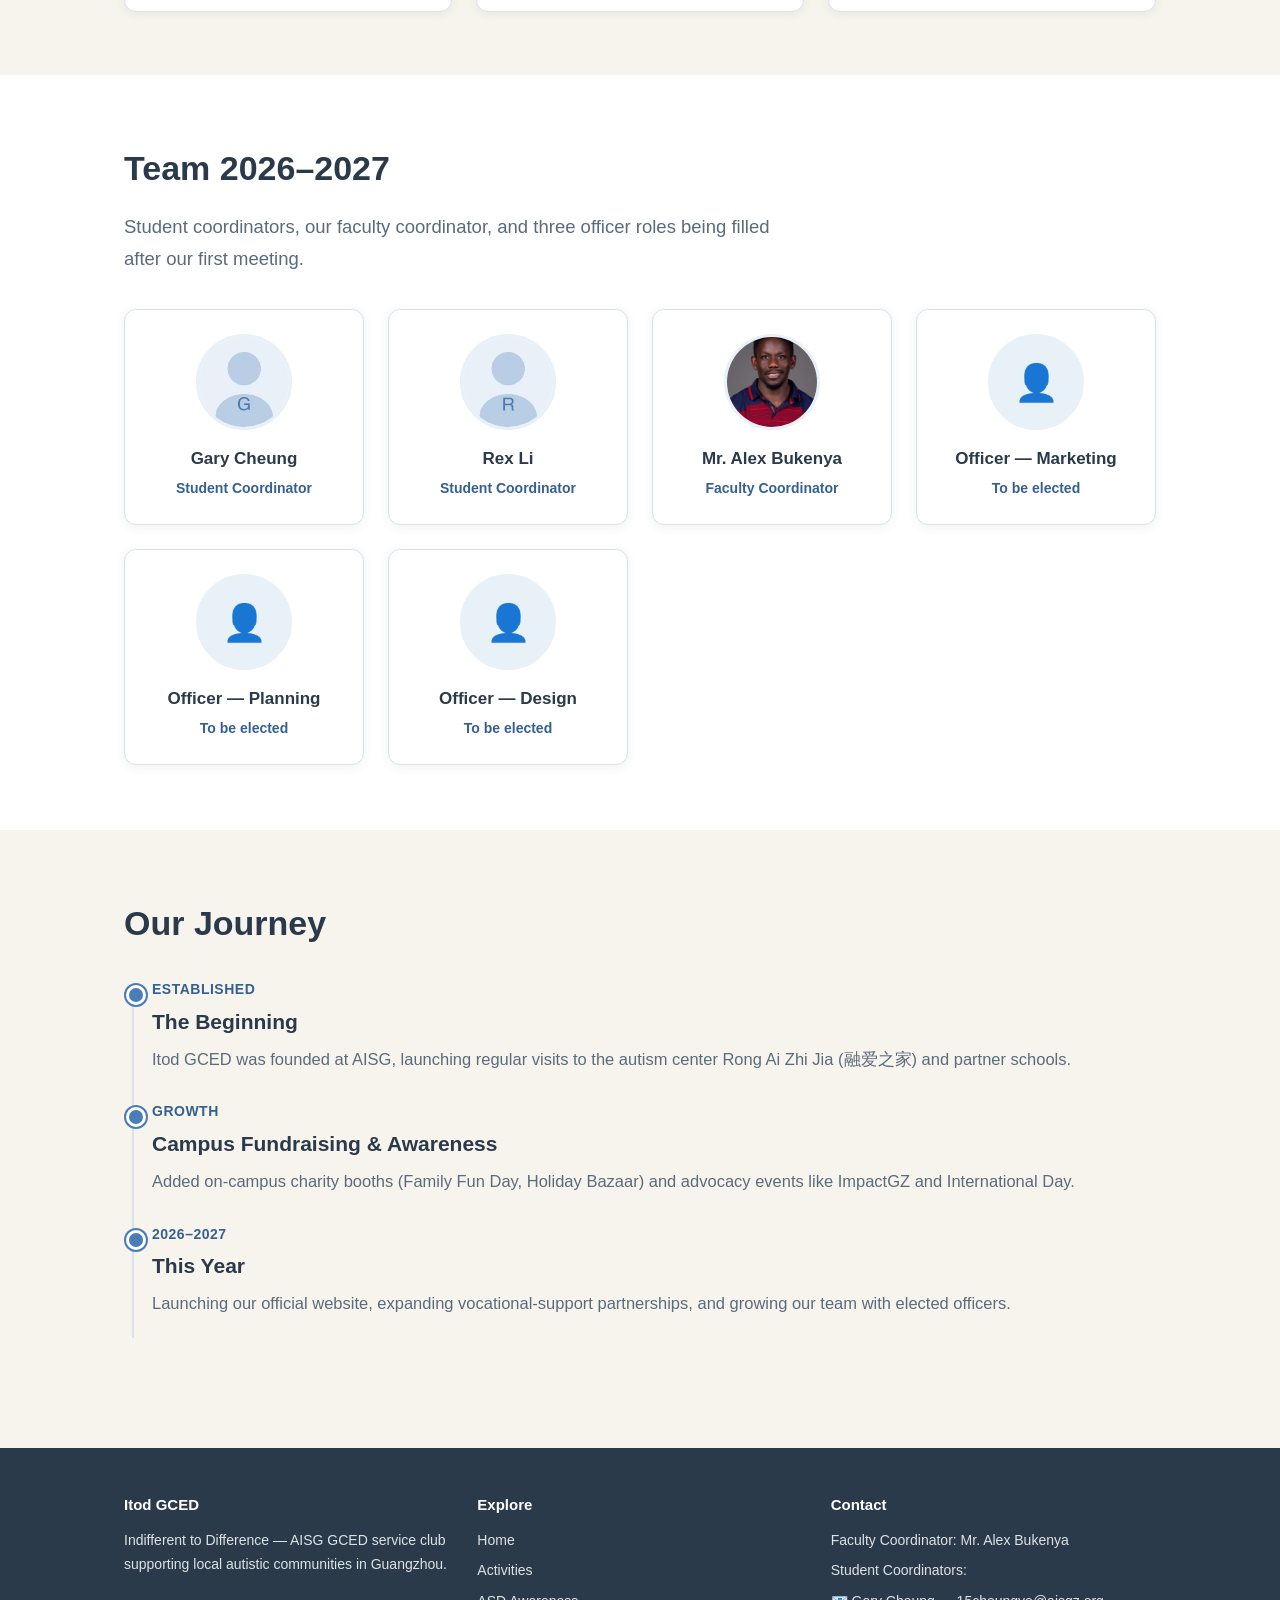
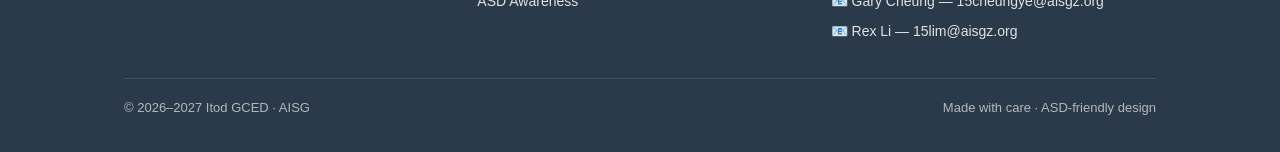
==== commit ce3a78ee: "v1.6: premium effects + perf — scroll reveal, count-up stats, frosted header, card lift, hero aurora" ====
--- a/about.html
+++ b/about.html
@@ -43,7 +43,7 @@
     <section class="section">
       <div class="container">
         <h2>Our Name</h2>
-        <p class="mt-1" style="font-size:19px;"><strong>Indifferent to Difference</strong> — we don't ignore difference, and we don't treat it as a flaw. We accept it equally and walk alongside each other.</p>
+        <p class="mt-1 reveal" style="font-size:19px;"><strong>Indifferent to Difference</strong> — we don't ignore difference, and we don't treat it as a flaw. We accept it equally and walk alongside each other.</p>
         <p class="mt-1" style="color:var(--ink-soft);">Autism is not a disease and not a personality flaw — it is a different way of experiencing the world. Our club exists to turn that understanding into action, through direct service and everyday advocacy.</p>
         <p class="mt-1" style="color:var(--ink-soft);">Our story started with regular visits to Rong Ai Zhi Jia (融爱之家), an autism center in Guangzhou, and grew into a year-round programme spanning both AISG campuses — inclusive outings, charity booths, awareness days and long-term partnerships with local organizations supporting autistic youth.</p>
       </div>
@@ -52,7 +52,7 @@
     <section class="section section-alt">
       <div class="container">
         <h2>Mission &amp; Vision</h2>
-        <div class="card-grid mt-2">
+        <div class="card-grid mt-2 stagger reveal">
           <div class="card">
             <h3>🎯 Our Mission</h3>
             <p>To raise autism awareness and support local ASD communities through hands-on service and campus advocacy.</p>
@@ -69,7 +69,7 @@
       <div class="container">
         <h2>Our Partners</h2>
         <p class="section-intro">We work with local organizations that support autistic youth in Guangzhou.</p>
-        <div class="partner-grid">
+        <div class="partner-grid stagger reveal">
           <div class="partner">
             <img src="img/lingnan_logo.png" alt="Guangdong Lingnan Vocational and Technical College logo">
             <div class="partner-name">Guangdong Lingnan Vocational &amp; Technical College</div>
@@ -93,7 +93,7 @@
       <div class="container">
         <h2>Team 2026–2027</h2>
         <p class="section-intro">Student coordinators, our faculty coordinator, and three officer roles being filled after our first meeting.</p>
-        <div class="team-grid">
+        <div class="team-grid stagger reveal">
           <div class="team-card">
             <img class="team-avatar" src="img/placeholder_gary.jpg" alt="Gary Cheung">
             <div class="team-name">Gary Cheung</div>
--- a/css/style.css
+++ b/css/style.css
@@ -545,3 +545,103 @@
   .site-header, .site-footer, .hero-actions { display: none; }
   body { background: white; }
 }
+
+/* ============================================
+   Premium effects — subtle, ASD-friendly
+   (no flashing; honors prefers-reduced-motion)
+   ============================================ */
+
+/* Scroll reveal (only animated when JS is active) */
+.js .reveal {
+  opacity: 0;
+  transform: translateY(24px);
+  transition: opacity 0.7s cubic-bezier(0.22, 0.61, 0.36, 1),
+              transform 0.7s cubic-bezier(0.22, 0.61, 0.36, 1);
+  will-change: opacity, transform;
+}
+.js .reveal.is-visible { opacity: 1; transform: none; }
+
+/* Sticky header → frosted glass on scroll */
+.site-header { transition: background-color 0.35s ease, box-shadow 0.35s ease; }
+.site-header.is-scrolled {
+  background: rgba(74, 124, 181, 0.88);
+  -webkit-backdrop-filter: blur(14px) saturate(1.4);
+  backdrop-filter: blur(14px) saturate(1.4);
+  box-shadow: 0 6px 24px rgba(43, 58, 74, 0.18);
+}
+
+/* Cards: gentle lift on hover */
+.card, .campus-card, .past-card, .partner, .team-card, .how-item {
+  transition: transform 0.35s ease, box-shadow 0.35s ease;
+}
+@media (hover: hover) and (prefers-reduced-motion: no-preference) {
+  .card:hover, .campus-card:hover, .past-card:hover,
+  .partner:hover, .team-card:hover, .how-item:hover {
+    transform: translateY(-5px);
+    box-shadow: 0 16px 36px rgba(43, 58, 74, 0.14);
+  }
+}
+
+/* Image zoom inside cards */
+.campus-card .campus-photo, .gallery figure img, .past-card img {
+  transition: transform 0.65s cubic-bezier(0.22, 0.61, 0.36, 1);
+}
+@media (hover: hover) and (prefers-reduced-motion: no-preference) {
+  .campus-card:hover .campus-photo,
+  .gallery figure:hover img,
+  .past-card:hover img { transform: scale(1.045); }
+}
+.gallery figure { transition: box-shadow 0.35s ease; }
+@media (hover: hover) {
+  .gallery figure:hover { box-shadow: 0 12px 30px rgba(43, 58, 74, 0.22); }
+}
+
+/* Hero aurora — slow, gentle gradient drift */
+.hero { position: relative; }
+.hero-aurora {
+  position: absolute;
+  inset: 0;
+  z-index: 0;
+  background: linear-gradient(115deg,
+    rgba(74, 124, 181, 0.30),
+    rgba(232, 200, 126, 0.20),
+    rgba(53, 96, 143, 0.28),
+    rgba(74, 124, 181, 0.30));
+  background-size: 300% 300%;
+  animation: aurora 18s ease-in-out infinite alternate;
+  pointer-events: none;
+}
+@keyframes aurora {
+  0%   { background-position: 0% 50%; }
+  100% { background-position: 100% 50%; }
+}
+.hero > .container { position: relative; z-index: 1; }
+
+/* Buttons micro-interaction */
+.btn { transition: transform 0.2s ease, box-shadow 0.25s ease, background-color 0.25s ease; }
+.btn:active { transform: scale(0.97); }
+
+/* Section-head underline accent */
+.section-head h2 { position: relative; }
+.section-head h2::after {
+  content: "";
+  display: block;
+  width: 44px;
+  height: 3px;
+  border-radius: 3px;
+  background: var(--gold);
+  margin-top: 10px;
+  transition: width 0.5s ease;
+}
+.js .section-head.reveal.is-visible h2::after { width: 64px; }
+.section-head.text-center h2::after { margin-left: auto; margin-right: auto; }
+
+/* Respect reduced motion */
+@media (prefers-reduced-motion: reduce) {
+  html { scroll-behavior: auto; }
+  .js .reveal { opacity: 1 !important; transform: none !important; transition: none !important; }
+  .hero-aurora { animation: none !important; }
+  .card, .campus-card, .past-card, .partner, .team-card, .how-item { transition: none !important; }
+  .campus-card .campus-photo, .gallery figure img, .past-card img { transition: none !important; }
+  .section-head h2::after { transition: none !important; }
+}
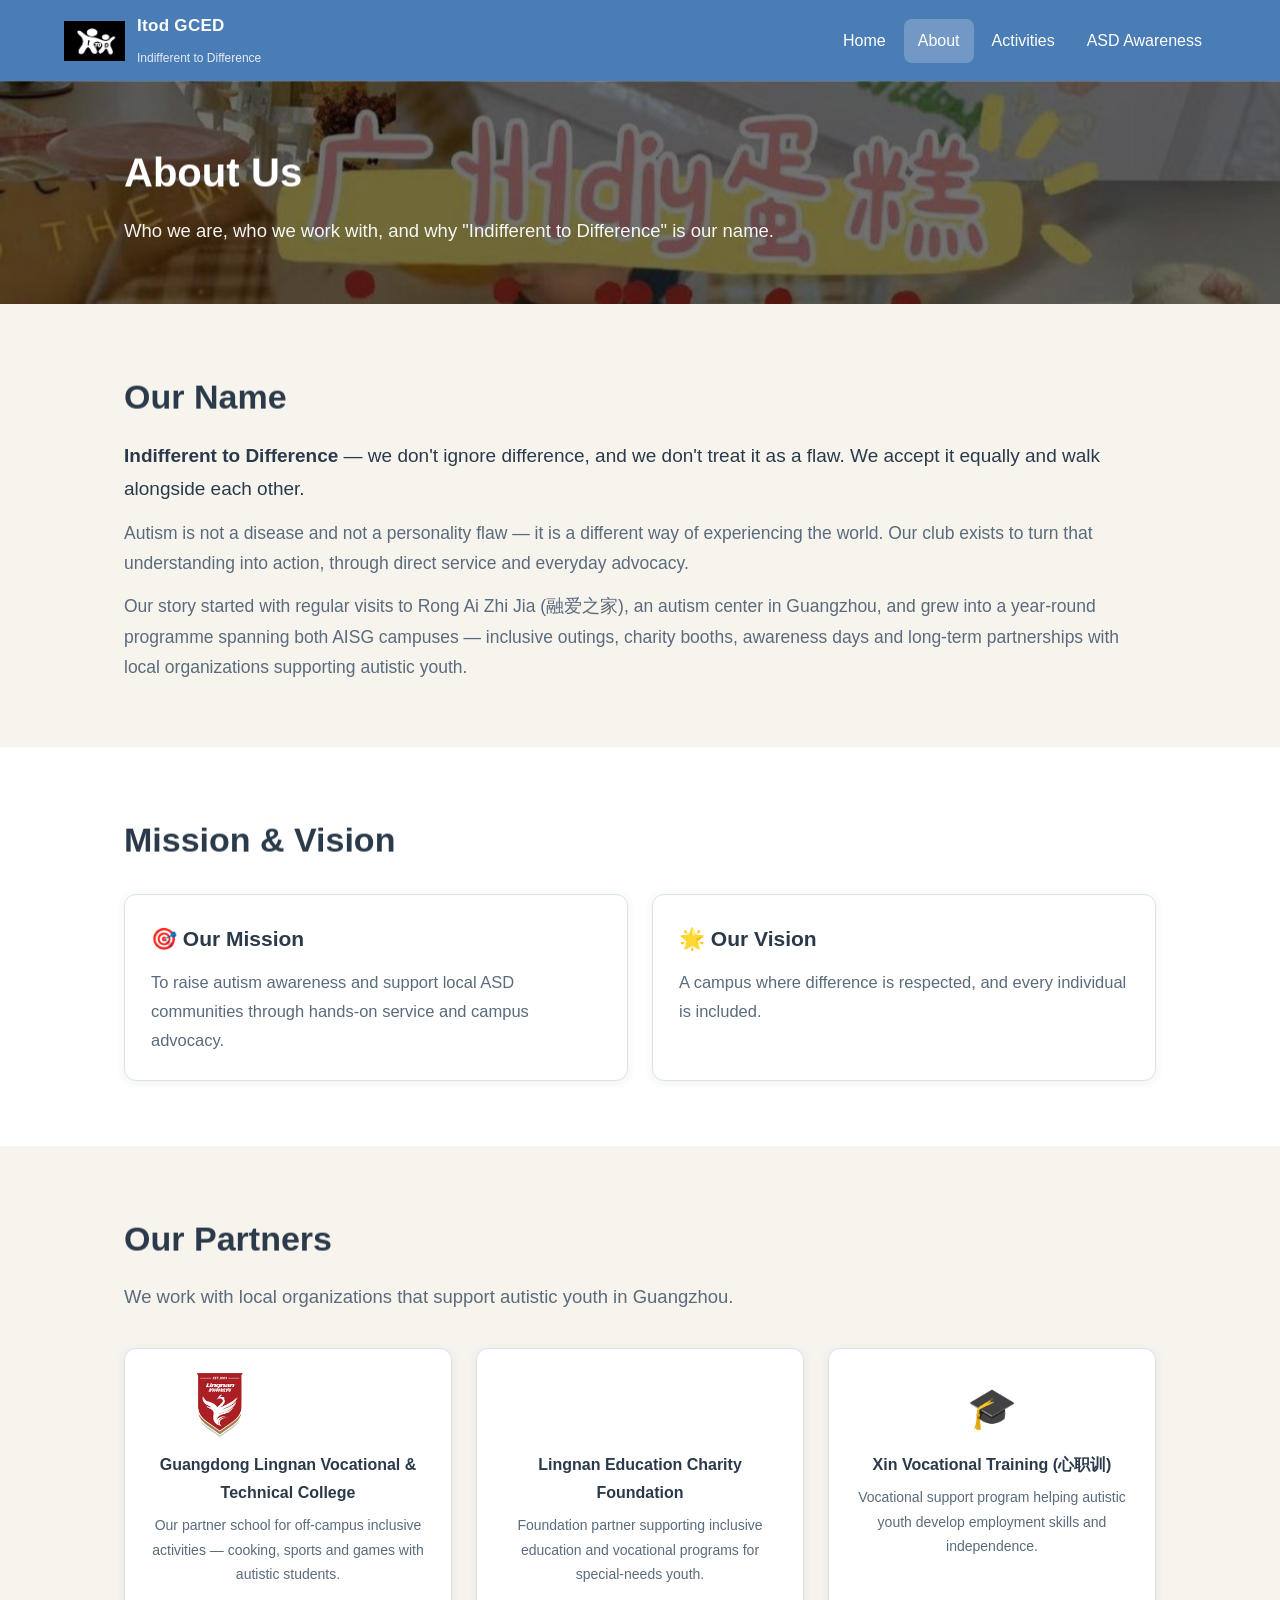
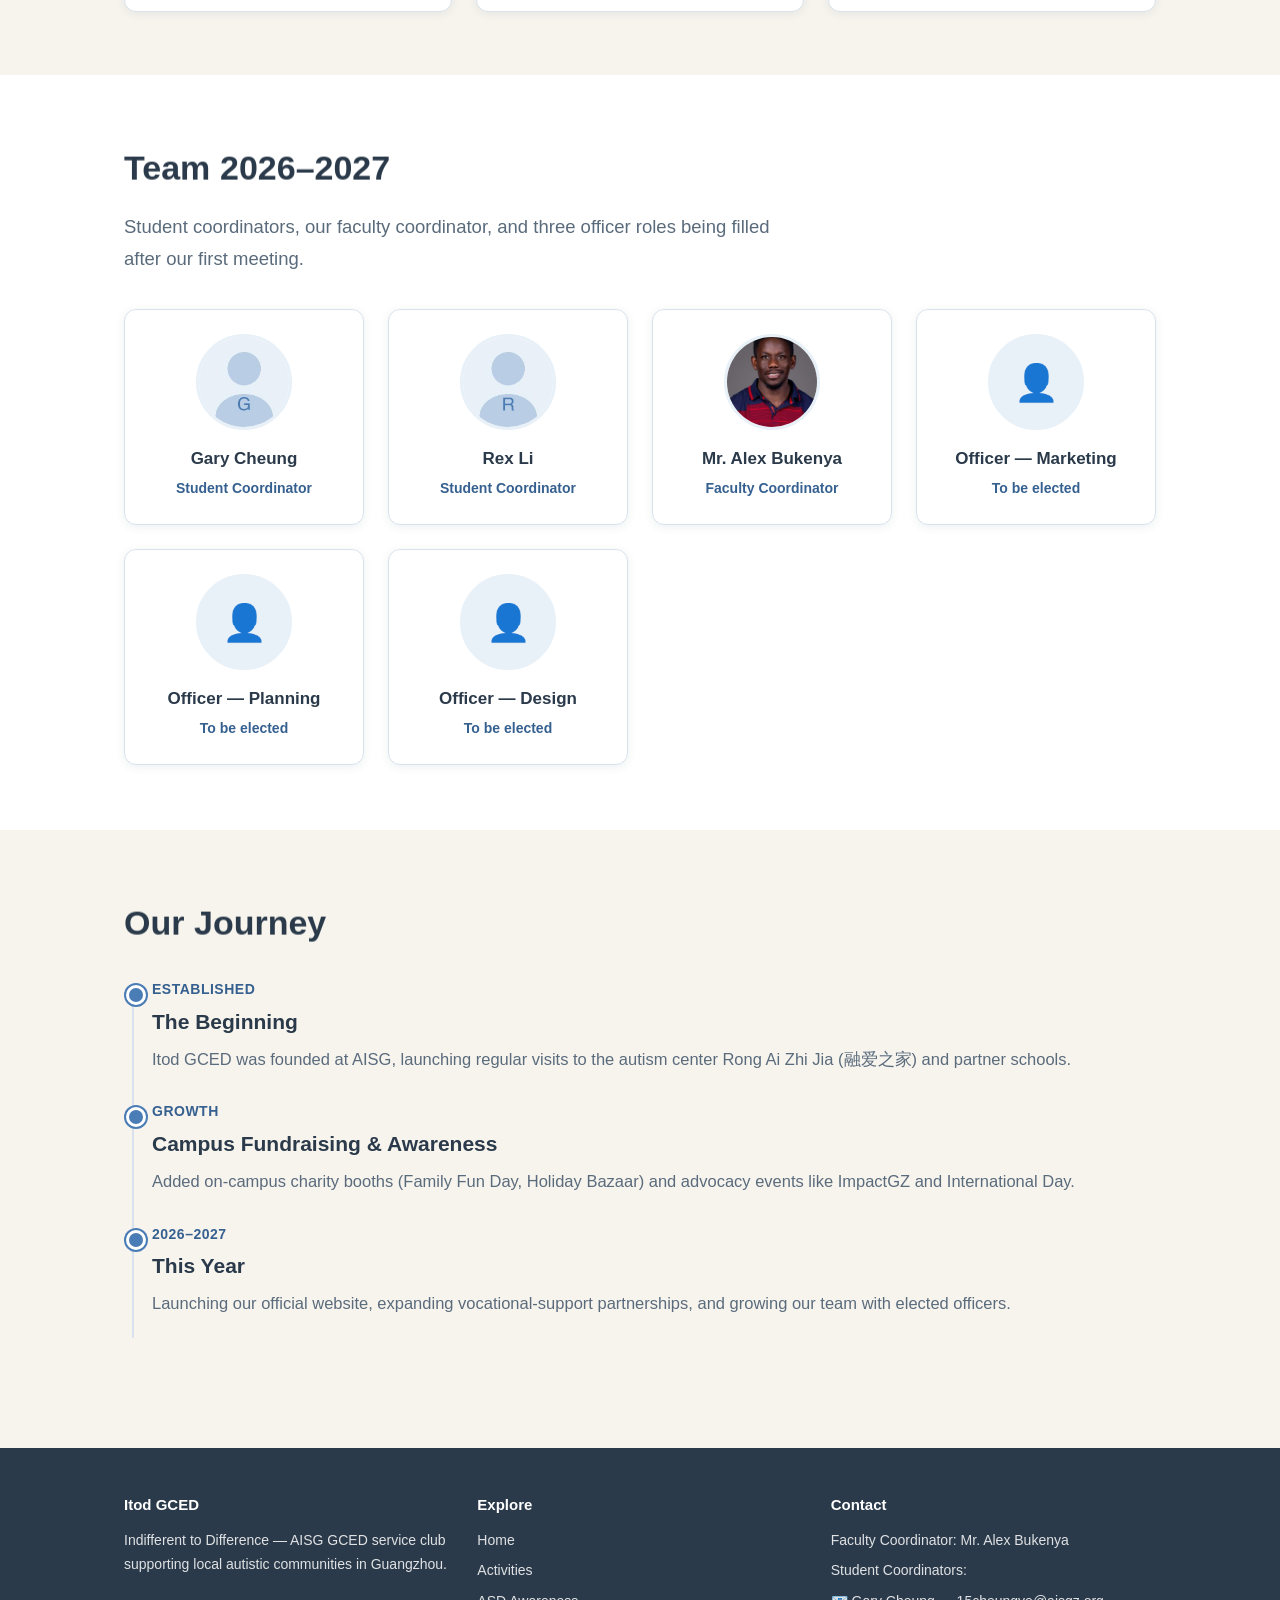
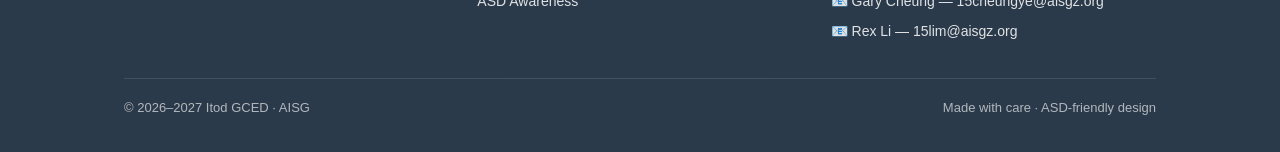
==== commit f31c185d: "v1.7: cinematic scroll — inertia smooth scroll, word-mask headline reveals, bg parallax, reading pro" ====
--- a/about.html
+++ b/about.html
@@ -8,6 +8,7 @@
   <link rel="icon" type="image/png" href="img/logo_blue.png">
   <link rel="stylesheet" href="css/style.css">
 </head>
+  <div class="scroll-progress" aria-hidden="true"></div>
 <body>
 
   <header class="site-header">
@@ -33,16 +34,16 @@
 
   <main>
     <section class="page-hero">
-      <div class="photo-bg" style="background-image:url('img/image3.jpg');"></div>
+      <div class="photo-bg parallax" data-rate="-0.15" style="background-image:url('img/image3.jpg');"></div>
       <div class="container">
-        <h1>About Us</h1>
+        <h1 class="words-reveal">About Us</h1>
         <p>Who we are, who we work with, and why "Indifferent to Difference" is our name.</p>
       </div>
     </section>
 
     <section class="section">
       <div class="container">
-        <h2>Our Name</h2>
+        <h2 class="words-reveal">Our Name</h2>
         <p class="mt-1 reveal" style="font-size:19px;"><strong>Indifferent to Difference</strong> — we don't ignore difference, and we don't treat it as a flaw. We accept it equally and walk alongside each other.</p>
         <p class="mt-1" style="color:var(--ink-soft);">Autism is not a disease and not a personality flaw — it is a different way of experiencing the world. Our club exists to turn that understanding into action, through direct service and everyday advocacy.</p>
         <p class="mt-1" style="color:var(--ink-soft);">Our story started with regular visits to Rong Ai Zhi Jia (融爱之家), an autism center in Guangzhou, and grew into a year-round programme spanning both AISG campuses — inclusive outings, charity booths, awareness days and long-term partnerships with local organizations supporting autistic youth.</p>
@@ -51,7 +52,7 @@
 
     <section class="section section-alt">
       <div class="container">
-        <h2>Mission &amp; Vision</h2>
+        <h2 class="words-reveal">Mission &amp; Vision</h2>
         <div class="card-grid mt-2 stagger reveal">
           <div class="card">
             <h3>🎯 Our Mission</h3>
@@ -67,8 +68,8 @@
 
     <section class="section">
       <div class="container">
-        <h2>Our Partners</h2>
-        <p class="section-intro">We work with local organizations that support autistic youth in Guangzhou.</p>
+        <h2 class="words-reveal">Our Partners</h2>
+        <p class="section-intro reveal">We work with local organizations that support autistic youth in Guangzhou.</p>
         <div class="partner-grid stagger reveal">
           <div class="partner">
             <img src="img/lingnan_logo.png" alt="Guangdong Lingnan Vocational and Technical College logo">
@@ -91,8 +92,8 @@
 
     <section class="section section-alt">
       <div class="container">
-        <h2>Team 2026–2027</h2>
-        <p class="section-intro">Student coordinators, our faculty coordinator, and three officer roles being filled after our first meeting.</p>
+        <h2 class="words-reveal">Team 2026–2027</h2>
+        <p class="section-intro reveal">Student coordinators, our faculty coordinator, and three officer roles being filled after our first meeting.</p>
         <div class="team-grid stagger reveal">
           <div class="team-card">
             <img class="team-avatar" src="img/placeholder_gary.jpg" alt="Gary Cheung">
@@ -130,7 +131,7 @@
 
     <section class="section">
       <div class="container">
-        <h2>Our Journey</h2>
+        <h2 class="words-reveal">Our Journey</h2>
         <ol class="timeline mt-2">
           <li>
             <div class="event-date">Established</div>
--- a/css/style.css
+++ b/css/style.css
@@ -633,7 +633,7 @@
   margin-top: 10px;
   transition: width 0.5s ease;
 }
-.js .section-head.reveal.is-visible h2::after { width: 64px; }
+.js .words-reveal.is-visible::after { width: 64px; }
 .section-head.text-center h2::after { margin-left: auto; margin-right: auto; }
 
 /* Respect reduced motion */
@@ -645,3 +645,81 @@
   .campus-card .campus-photo, .gallery figure img, .past-card img { transition: none !important; }
   .section-head h2::after { transition: none !important; }
 }
+
+/* ============================================
+   v1.7 — cinematic scroll layer (ASD-friendly)
+   ============================================ */
+
+/* Scroll reading progress bar */
+.scroll-progress {
+  position: fixed;
+  top: 0; left: 0;
+  height: 3px; width: 0;
+  background: linear-gradient(90deg, var(--gold), var(--blue));
+  z-index: 300;
+  pointer-events: none;
+}
+
+/* Infinite marquee strip */
+.marquee {
+  overflow: hidden;
+  background: var(--blue);
+  color: var(--white);
+  padding: 15px 0;
+  border-top: 1px solid rgba(255,255,255,0.15);
+  border-bottom: 1px solid rgba(255,255,255,0.15);
+}
+.marquee-track {
+  display: flex;
+  align-items: center;
+  width: max-content;
+  white-space: nowrap;
+  animation: marquee 42s linear infinite;
+  will-change: transform;
+}
+.marquee:hover .marquee-track { animation-play-state: paused; }
+.marquee-item {
+  font-size: 25px;
+  font-weight: 800;
+  letter-spacing: 0.08em;
+  text-transform: uppercase;
+  padding: 0 16px;
+}
+.marquee-sep { color: var(--gold); font-size: 17px; }
+@keyframes marquee { to { transform: translateX(-50%); } }
+
+/* Headline word-mask reveal */
+.words-reveal .word {
+  display: inline-block;
+  overflow: hidden;
+  vertical-align: top;
+  padding-bottom: 0.12em;
+  margin-bottom: -0.12em;
+}
+.words-reveal .word-inner {
+  display: inline-block;
+  transform: translateY(115%);
+  transition: transform 0.85s cubic-bezier(0.22, 0.61, 0.36, 1);
+  will-change: transform;
+}
+.js .words-reveal.is-visible .word-inner { transform: translateY(0); }
+
+/* Parallax layers (transform set by JS; scale prevents edge gaps) */
+.parallax { will-change: transform; }
+
+/* Gallery figures: reveal when their image finishes loading */
+.gallery figure.reveal {
+  opacity: 0;
+  transform: translateY(16px) scale(0.98);
+  transition: opacity 0.6s ease, transform 0.6s ease;
+}
+.gallery figure.reveal.is-visible { opacity: 1; transform: none; }
+
+/* Reduced motion: everything static */
+@media (prefers-reduced-motion: reduce) {
+  .marquee-track { animation: none !important; }
+  .js .words-reveal .word-inner { transform: none !important; transition: none !important; }
+  .scroll-progress { display: none; }
+  .parallax { transform: none !important; }
+  .gallery figure.reveal { opacity: 1 !important; transform: none !important; transition: none !important; }
+}
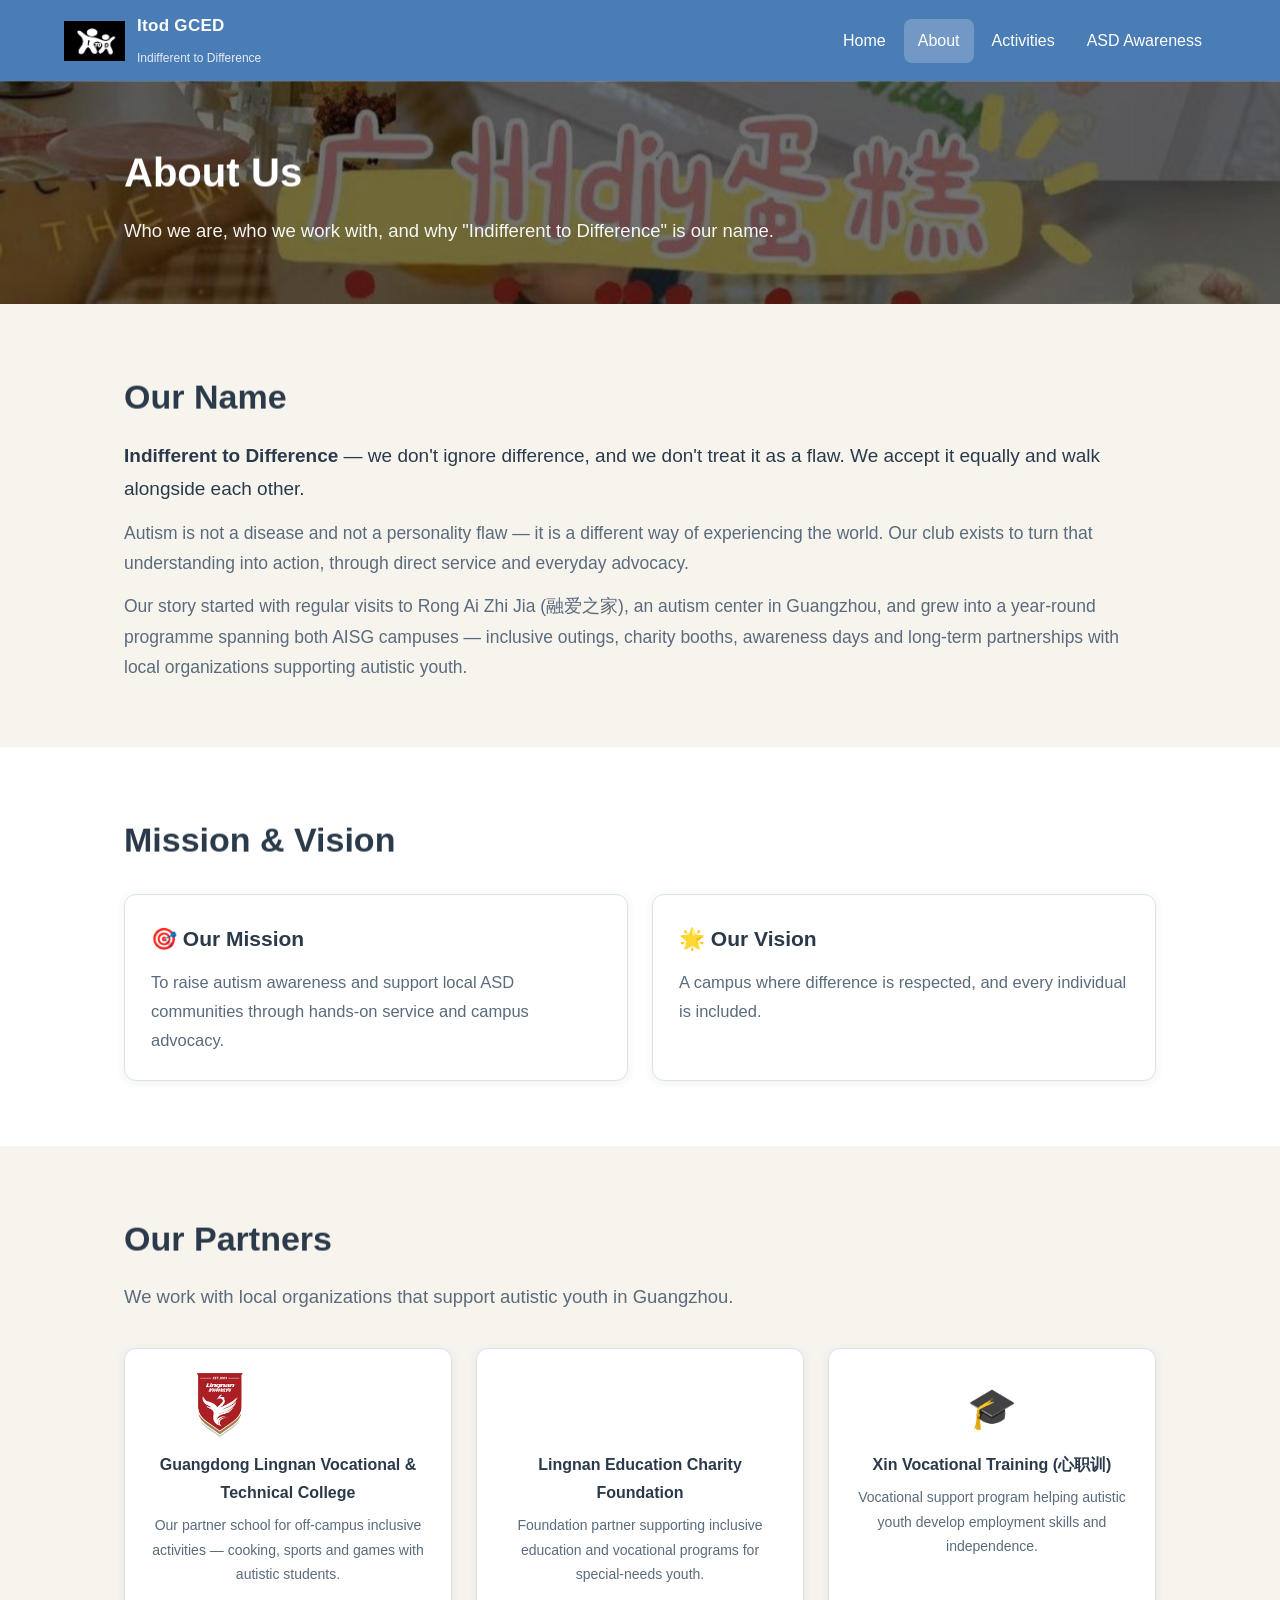
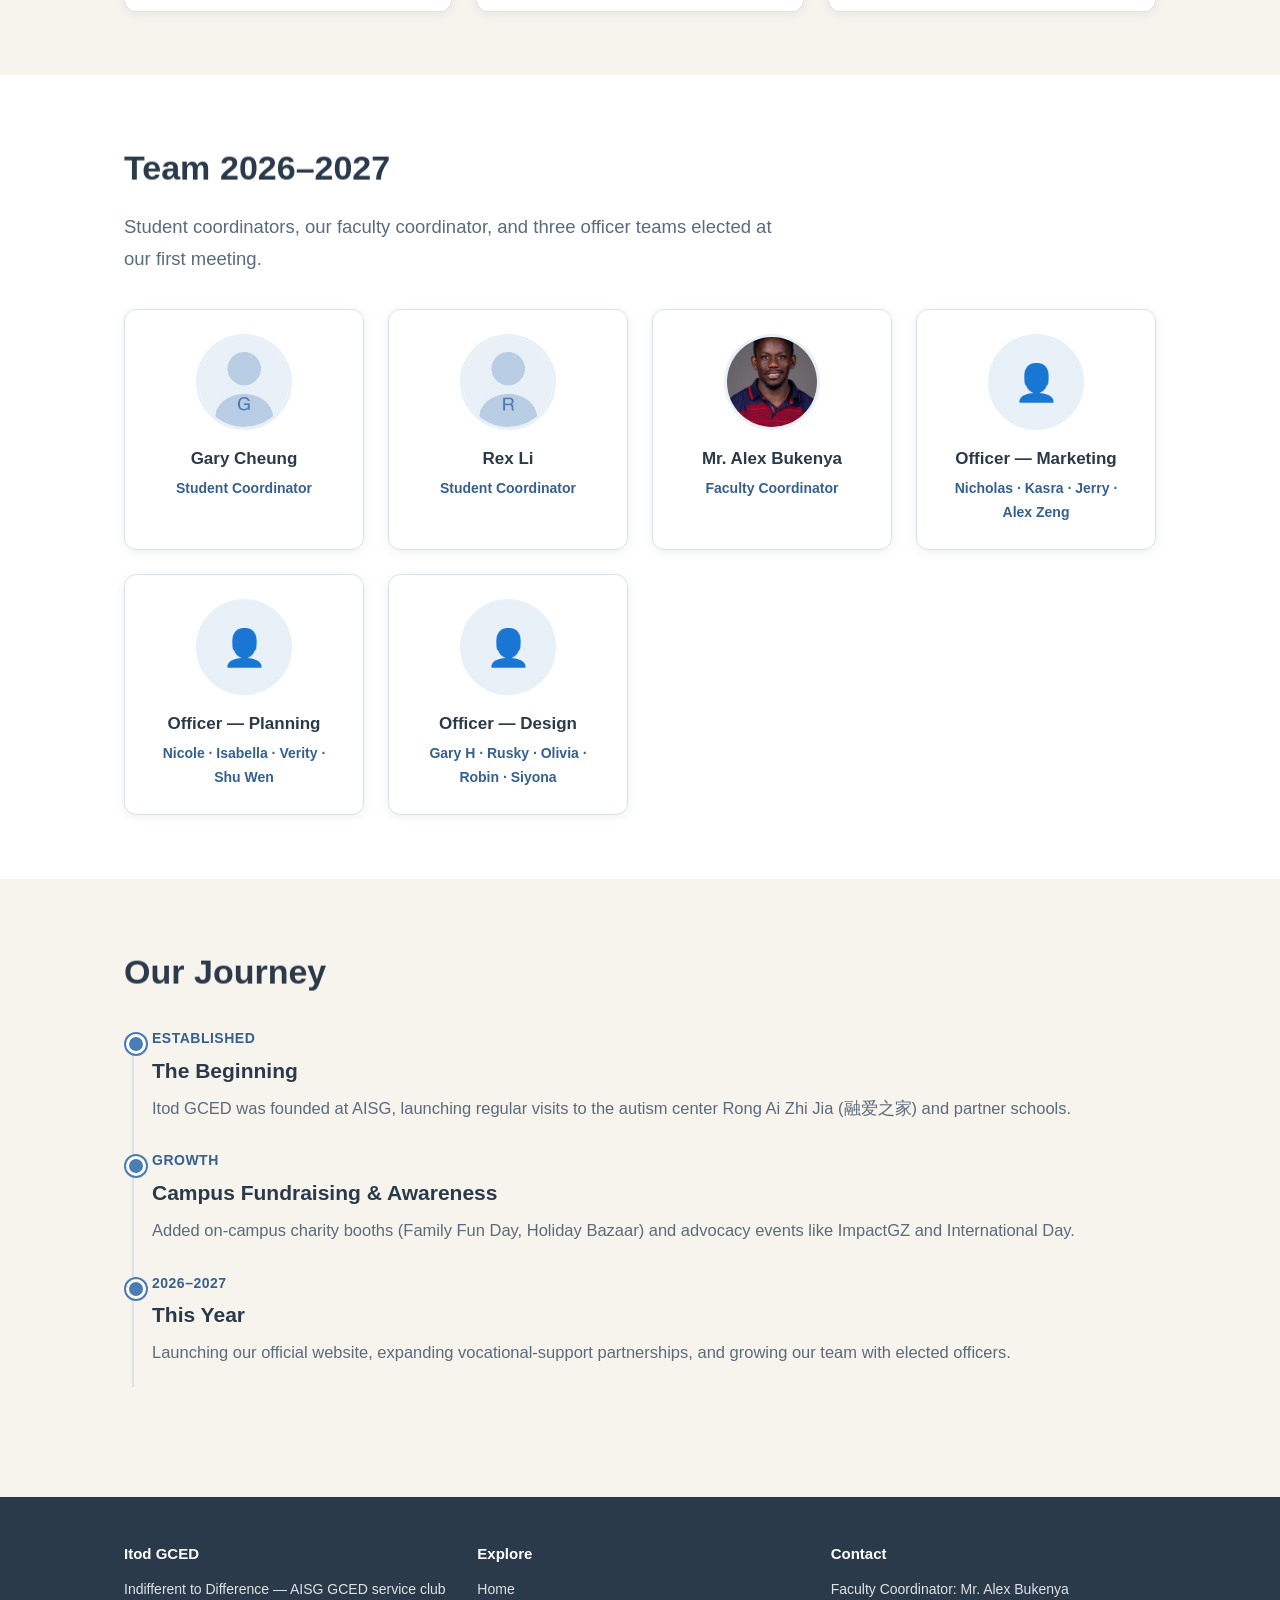
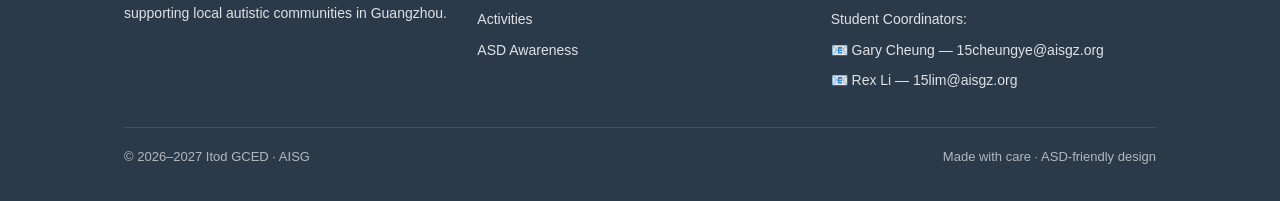
==== commit 6f2ef9f4: "events: ImpactGZ = Nov 20-21 (speakers/library/ASD roles); add 45th anniversary charity run Nov 15; " ====
--- a/about.html
+++ b/about.html
@@ -93,7 +93,7 @@
     <section class="section section-alt">
       <div class="container">
         <h2 class="words-reveal">Team 2026–2027</h2>
-        <p class="section-intro reveal">Student coordinators, our faculty coordinator, and three officer roles being filled after our first meeting.</p>
+        <p class="section-intro reveal">Student coordinators, our faculty coordinator, and three officer teams elected at our first meeting.</p>
         <div class="team-grid stagger reveal">
           <div class="team-card">
             <img class="team-avatar" src="img/placeholder_gary.jpg" alt="Gary Cheung">
@@ -113,17 +113,17 @@
           <div class="team-card">
             <div class="team-avatar" style="display:flex;align-items:center;justify-content:center;font-size:36px;color:var(--blue);">👤</div>
             <div class="team-name">Officer — Marketing</div>
-            <div class="team-role">To be elected</div>
+            <div class="team-role">Nicholas · Kasra · Jerry · Alex Zeng</div>
           </div>
           <div class="team-card">
             <div class="team-avatar" style="display:flex;align-items:center;justify-content:center;font-size:36px;color:var(--blue);">👤</div>
             <div class="team-name">Officer — Planning</div>
-            <div class="team-role">To be elected</div>
+            <div class="team-role">Nicole · Isabella · Verity · Shu Wen</div>
           </div>
           <div class="team-card">
             <div class="team-avatar" style="display:flex;align-items:center;justify-content:center;font-size:36px;color:var(--blue);">👤</div>
             <div class="team-name">Officer — Design</div>
-            <div class="team-role">To be elected</div>
+            <div class="team-role">Gary H · Rusky · Olivia · Robin · Siyona</div>
           </div>
         </div>
       </div>
--- a/css/style.css
+++ b/css/style.css
@@ -334,15 +334,76 @@
 .myth-box .fact { margin-top: 4px; }
 
 .quote-block {
-  background: var(--blue);
+  position: relative;
+  overflow: hidden;
+  background: linear-gradient(165deg, #16233D 0%, #24375C 55%, #31496F 100%);
   color: var(--white);
-  border-radius: var(--radius);
-  padding: 36px;
+  border-radius: 18px;
+  padding: 58px 48px 54px;
   text-align: center;
   margin: 40px 0;
-}
-.quote-block p { font-size: 22px; font-style: italic; line-height: 1.6; }
-.quote-block cite { display: block; margin-top: 12px; font-style: normal; opacity: 0.85; font-size: 15px; }
+  box-shadow: 0 14px 34px rgba(22, 35, 61, 0.28);
+}
+.quote-block .qb-inner { position: relative; z-index: 2; }
+.quote-block p {
+  font-size: 23px;
+  font-style: italic;
+  line-height: 1.7;
+  max-width: 780px;
+  margin: 0 auto;
+  text-shadow: 0 1px 14px rgba(10, 20, 40, 0.45);
+}
+.quote-block p em { color: var(--gold); font-style: italic; }
+.quote-block cite {
+  display: block;
+  margin-top: 16px;
+  font-style: normal;
+  opacity: 0.92;
+  font-size: 15px;
+  letter-spacing: 0.5px;
+  text-shadow: 0 1px 10px rgba(10, 20, 40, 0.5);
+}
+.quote-block cite::before { content: "✦ "; color: var(--gold); }
+
+/* night-sky stars & clouds for the quote block */
+.qb-star {
+  position: absolute;
+  border-radius: 50%;
+  animation: qb-twinkle 4.5s ease-in-out infinite;
+  will-change: opacity;
+}
+@keyframes qb-twinkle {
+  0%, 100% { opacity: 0.22; }
+  50%      { opacity: 0.95; }
+}
+.qb-cloud {
+  position: absolute;
+  z-index: 1;
+  pointer-events: none;
+  border-radius: 50%;
+  filter: blur(7px);
+}
+.qb-cloud-1 {
+  left: -60px;
+  bottom: -30px;
+  width: 340px;
+  height: 110px;
+  background: radial-gradient(ellipse at center, rgba(255,255,255,0.10), rgba(255,255,255,0) 72%);
+}
+.qb-cloud-2 {
+  right: -80px;
+  bottom: -48px;
+  width: 440px;
+  height: 140px;
+  background: radial-gradient(ellipse at center, rgba(232,200,126,0.09), rgba(255,255,255,0) 72%);
+}
+@media (prefers-reduced-motion: reduce) {
+  .qb-star { animation: none; opacity: 0.85; }
+}
+@media (max-width: 640px) {
+  .quote-block { padding: 44px 22px 40px; }
+  .quote-block p { font-size: 20px; }
+}
 
 /* ---------- Photo gallery ---------- */
 .gallery {
@@ -723,3 +784,130 @@
   .parallax { transform: none !important; }
   .gallery figure.reveal { opacity: 1 !important; transform: none !important; transition: none !important; }
 }
+
+/* ============================================
+   v1.8 — immersive interactions
+   ============================================ */
+
+/* Hero particle canvas */
+#particle-canvas {
+  position: absolute;
+  inset: 0;
+  z-index: 0;
+  width: 100%;
+  height: 100%;
+  pointer-events: none;
+}
+
+/* Cursor-follow glow (desktop pointer only, JS-gated) */
+.cursor-glow {
+  position: fixed;
+  left: 0; top: 0;
+  width: 560px;
+  height: 560px;
+  border-radius: 50%;
+  pointer-events: none;
+  z-index: 400;
+  background: radial-gradient(circle,
+    rgba(232, 200, 126, 0.15) 0%,
+    rgba(74, 124, 181, 0.09) 42%,
+    rgba(74, 124, 181, 0) 68%);
+  transform: translate(-50%, -50%);
+  will-change: transform;
+}
+
+/* 3D tilt cards get perspective */
+.campus-card, .team-card { transform-style: preserve-3d; }
+
+@media (prefers-reduced-motion: reduce) {
+  .cursor-glow { display: none; }
+}
+
+/* ============================================
+   Activity detail page (activity.html)
+   ============================================ */
+.hero-tag {
+  display: inline-block;
+  margin-bottom: 10px;
+  font-size: 14px;
+  font-weight: 700;
+  letter-spacing: 1px;
+  text-transform: uppercase;
+  color: var(--gold);
+}
+.activity-layout {
+  display: grid;
+  grid-template-columns: 1fr 300px;
+  gap: 36px;
+  align-items: start;
+}
+.activity-main .lead {
+  font-size: 19.5px;
+  color: var(--ink);
+  font-weight: 500;
+  margin-bottom: 18px;
+}
+.activity-main h2 { margin: 30px 0 10px; font-size: 24px; }
+.activity-main p { margin-bottom: 14px; color: var(--ink-soft); }
+.activity-side { position: sticky; top: 100px; }
+.activity-fact h3 { font-size: 18px; margin-bottom: 6px; }
+.activity-fact > div {
+  font-size: 13px;
+  font-weight: 700;
+  text-transform: uppercase;
+  letter-spacing: 0.5px;
+  color: var(--ink-soft);
+  margin-top: 16px;
+}
+.activity-fact strong {
+  display: block;
+  margin-top: 2px;
+  font-size: 16px;
+  color: var(--ink);
+  font-weight: 600;
+}
+.loading-note { color: var(--ink-soft); }
+.activity-body { animation: act-fade 0.55s ease both; }
+@keyframes act-fade {
+  from { opacity: 0; transform: translateY(14px); }
+  to   { opacity: 1; transform: none; }
+}
+@media (max-width: 860px) {
+  .activity-layout { grid-template-columns: 1fr; }
+  .activity-side { position: static; }
+}
+
+/* clickable activity cards / timeline items */
+.event-link {
+  display: block;
+  text-decoration: none;
+  color: inherit;
+  border-radius: 10px;
+  padding: 4px 6px 4px 2px;
+  margin: -4px 0 -4px -2px;
+  transition: background 0.25s ease, transform 0.25s ease;
+}
+.event-link:hover { background: rgba(74, 124, 181, 0.08); }
+.event-card-link {
+  display: block;
+  text-decoration: none;
+  color: inherit;
+  cursor: pointer;
+}
+.learn-more {
+  display: inline-block;
+  margin-top: 10px;
+  font-size: 14.5px;
+  font-weight: 700;
+  color: var(--blue-dark);
+  transition: transform 0.2s ease;
+}
+.event-link:hover .learn-more,
+.event-card-link:hover .learn-more {
+  transform: translateX(4px);
+}
+.event-card-link .learn-more { color: var(--blue); }
+@media (prefers-reduced-motion: reduce) {
+  .activity-body { animation: none; }
+  .event-link, .learn-more { transition: none; }
+}
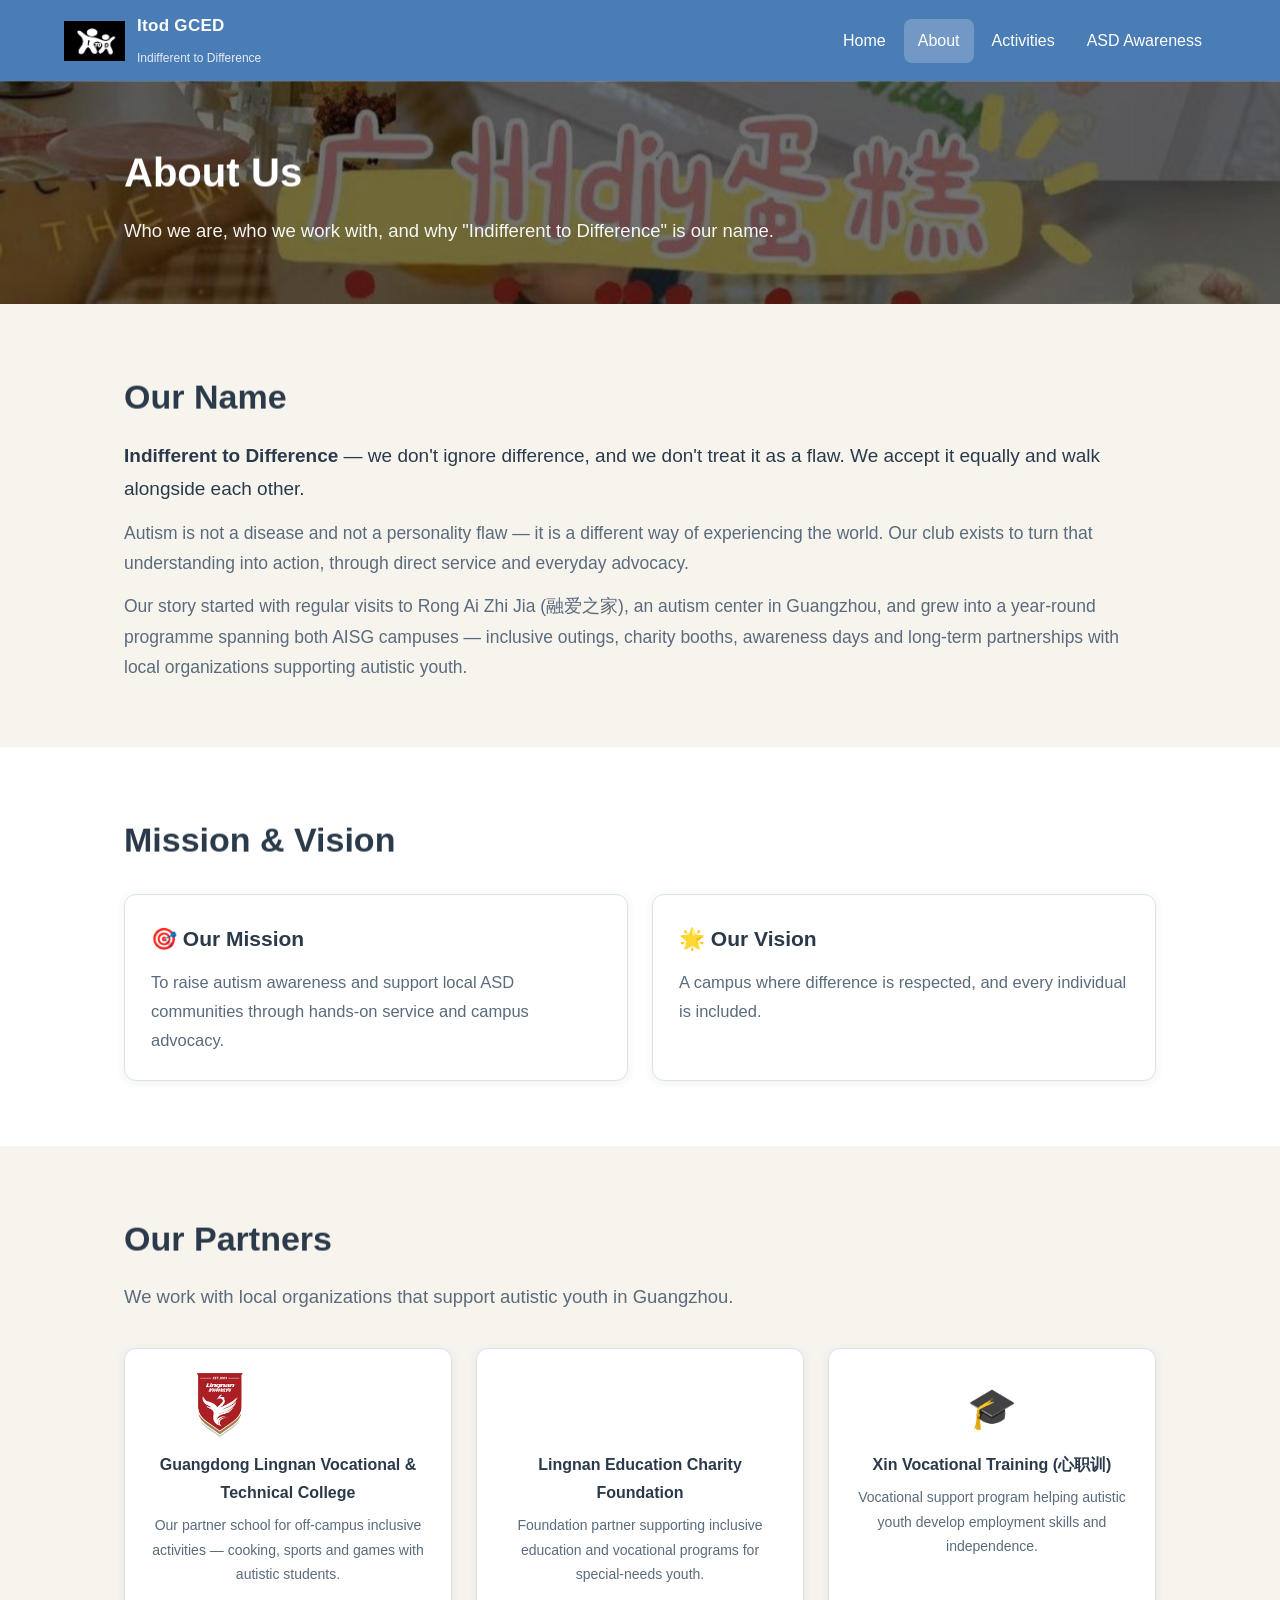
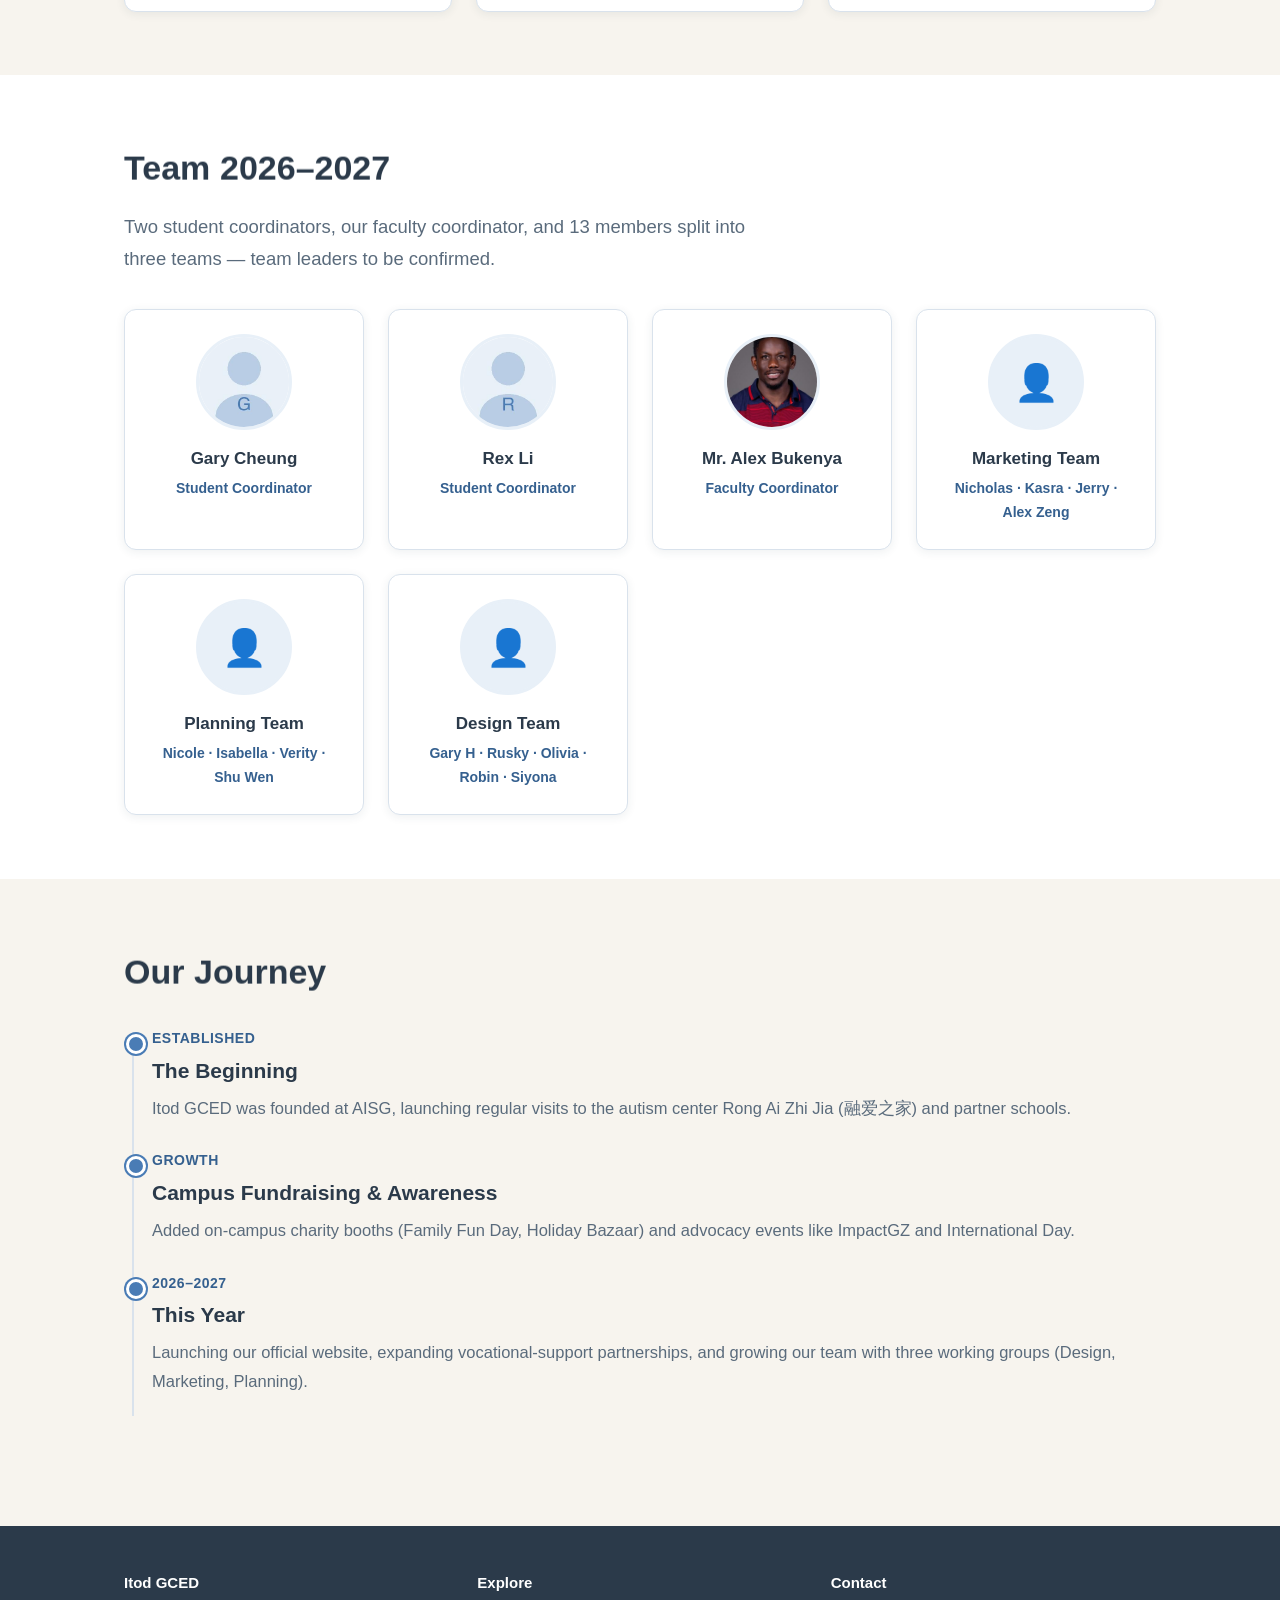
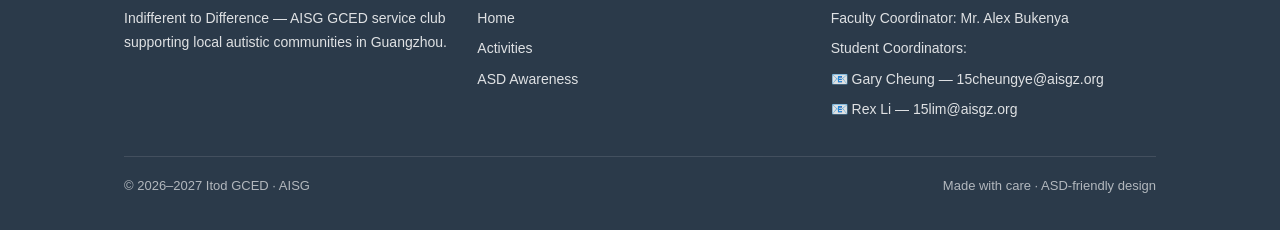
==== commit 2ddd5f71: "about: three working teams (not officers) — Design/Marketing/Planning, leaders TBD; club = 2 coordin" ====
--- a/about.html
+++ b/about.html
@@ -93,7 +93,7 @@
     <section class="section section-alt">
       <div class="container">
         <h2 class="words-reveal">Team 2026–2027</h2>
-        <p class="section-intro reveal">Student coordinators, our faculty coordinator, and three officer teams elected at our first meeting.</p>
+        <p class="section-intro reveal">Two student coordinators, our faculty coordinator, and 13 members split into three teams — team leaders to be confirmed.</p>
         <div class="team-grid stagger reveal">
           <div class="team-card">
             <img class="team-avatar" src="img/placeholder_gary.jpg" alt="Gary Cheung">
@@ -112,17 +112,17 @@
           </div>
           <div class="team-card">
             <div class="team-avatar" style="display:flex;align-items:center;justify-content:center;font-size:36px;color:var(--blue);">👤</div>
-            <div class="team-name">Officer — Marketing</div>
+            <div class="team-name">Marketing Team</div>
             <div class="team-role">Nicholas · Kasra · Jerry · Alex Zeng</div>
           </div>
           <div class="team-card">
             <div class="team-avatar" style="display:flex;align-items:center;justify-content:center;font-size:36px;color:var(--blue);">👤</div>
-            <div class="team-name">Officer — Planning</div>
+            <div class="team-name">Planning Team</div>
             <div class="team-role">Nicole · Isabella · Verity · Shu Wen</div>
           </div>
           <div class="team-card">
             <div class="team-avatar" style="display:flex;align-items:center;justify-content:center;font-size:36px;color:var(--blue);">👤</div>
-            <div class="team-name">Officer — Design</div>
+            <div class="team-name">Design Team</div>
             <div class="team-role">Gary H · Rusky · Olivia · Robin · Siyona</div>
           </div>
         </div>
@@ -146,7 +146,7 @@
           <li>
             <div class="event-date">2026–2027</div>
             <div class="event-name">This Year</div>
-            <div class="event-desc">Launching our official website, expanding vocational-support partnerships, and growing our team with elected officers.</div>
+            <div class="event-desc">Launching our official website, expanding vocational-support partnerships, and growing our team with three working groups (Design, Marketing, Planning).</div>
           </li>
         </ol>
       </div>
